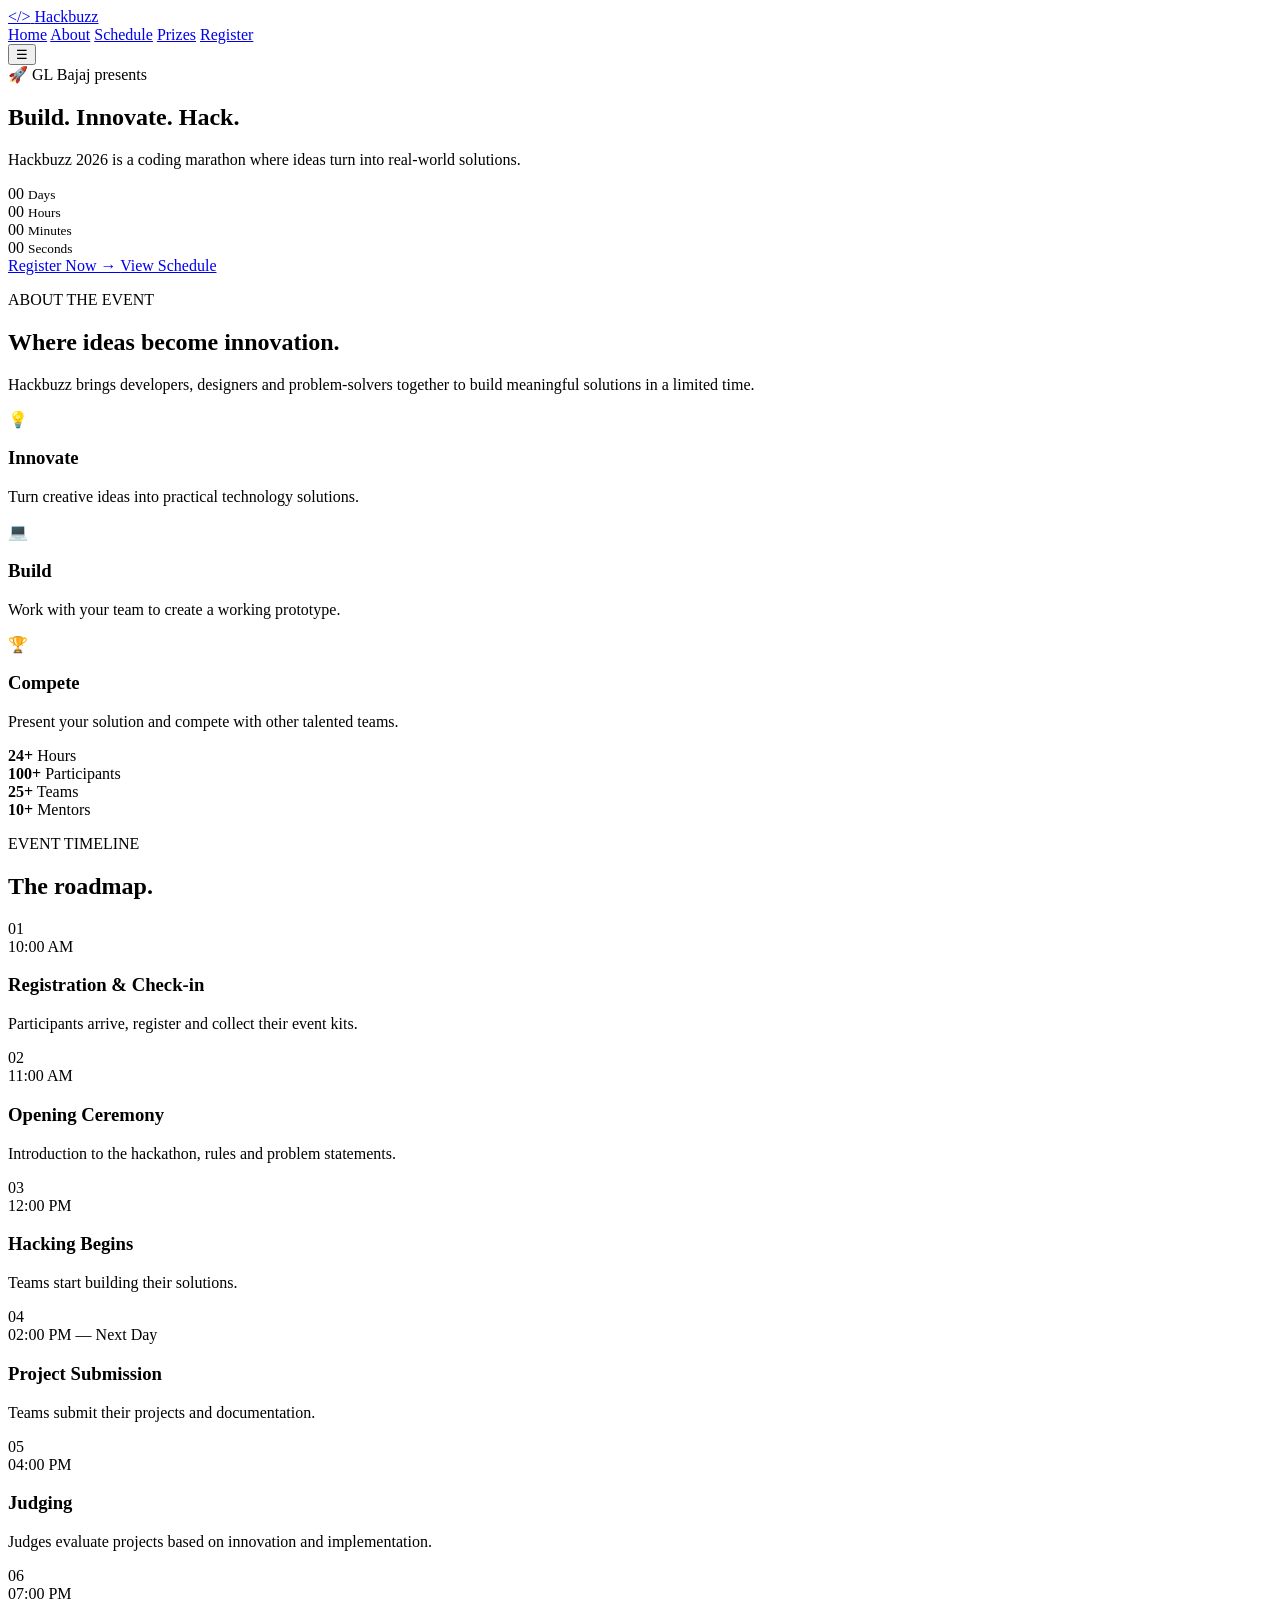
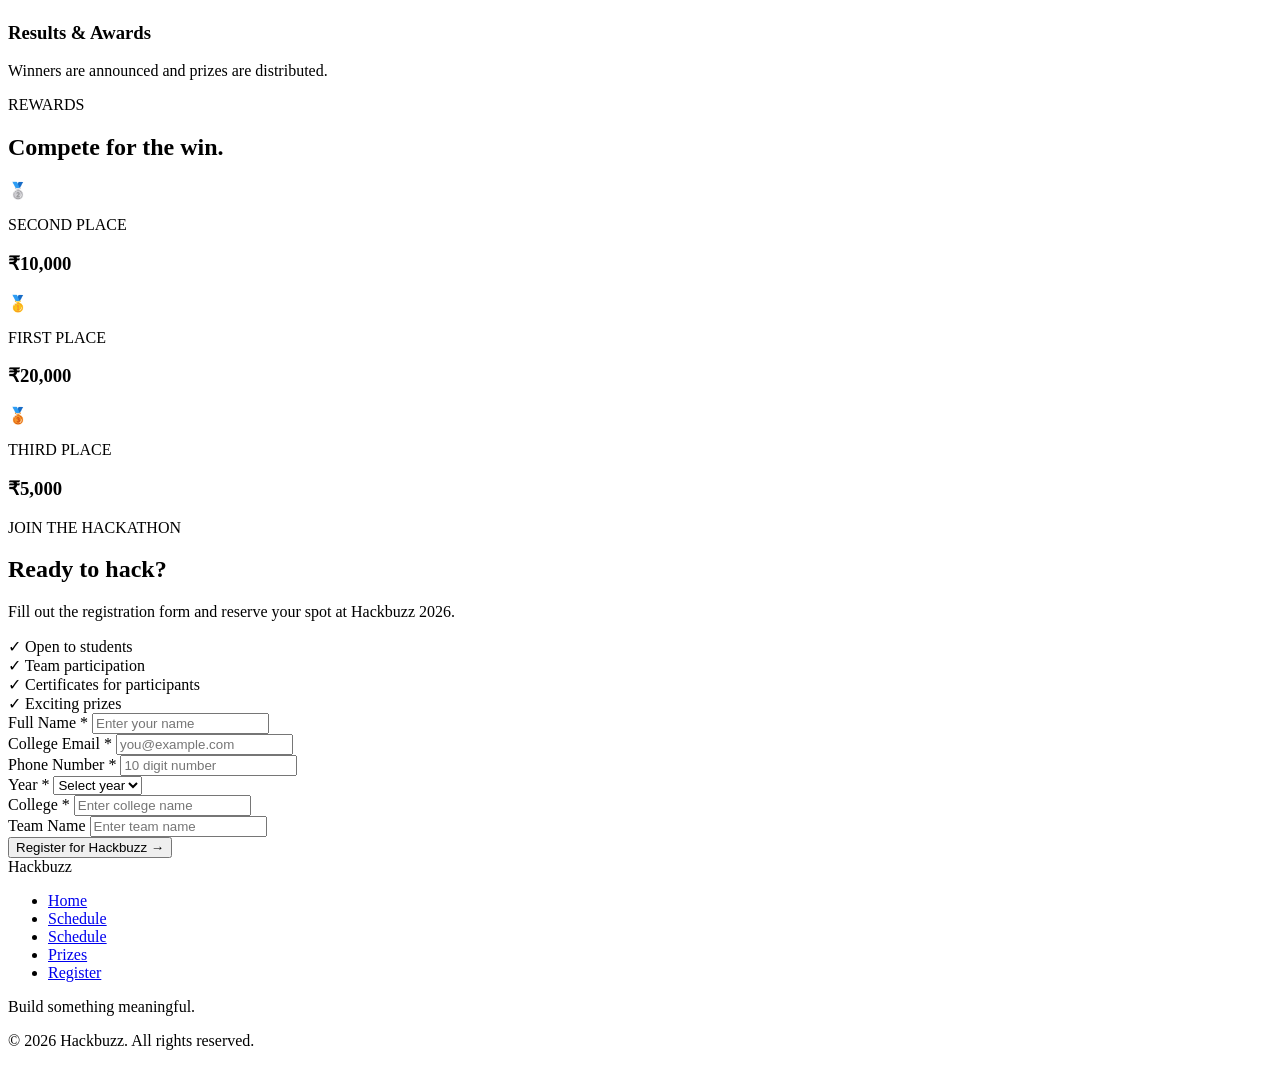
==== ixdex.html @ c19ebb19 "add initial HTML structure for Hackbuzz 2026 landing page" ====
<!DOCTYPE html>
<!DOCTYPE html>
<html lang="en">

<head>
    <meta charset="UTF-8">
    <meta name="viewport" content="width=device-width, initial-scale=1.0">

    <title>Hackbuzz 2026 | Hackathon</title>

    <link rel="stylesheet" href="style.css">

    <link
        href="https://fonts.googleapis.com/css2?family=Inter:wght@400;500;600;700;800&family=Space+Grotesk:wght@500;600;700&display=swap"
        rel="stylesheet">
</head>

<body>

    <!-- ================= NAVBAR ================= -->

    <header class="navbar">

        <div class="container nav-container">

            <a href="#home" class="logo">
                <span class="logo-icon">&lt;/&gt;</span>
                <span>Hack<span>buzz</span></span>
            </a>

            <nav class="nav-menu" id="navMenu">

                <a href="#home">Home</a>
                <a href="#about">About</a>
                <a href="#schedule">Schedule</a>
                <a href="#prizes">Prizes</a>
                <a href="#register">Register</a>

            </nav>

            <button class="menu-button" id="menuButton">
                ☰
            </button>

        </div>

    </header>


    <!-- ================= HERO ================= -->

    <main>

        <section class="hero" id="home">

            <div class="hero-grid"></div>

            <div class="container hero-content">

                <div class="hero-badge">
                    🚀 GL Bajaj presents
                </div>

                <h1>
                    Build.
                    <span>Innovate.</span>
                    Hack.
                </h1>

                <p class="hero-description">
                    Hackbuzz 2026 is a coding marathon where ideas
                    turn into real-world solutions.
                </p>

                <div class="countdown">

                    <div class="time-box">
                        <span id="days">00</span>
                        <small>Days</small>
                    </div>

                    <div class="time-box">
                        <span id="hours">00</span>
                        <small>Hours</small>
                    </div>

                    <div class="time-box">
                        <span id="minutes">00</span>
                        <small>Minutes</small>
                    </div>

                    <div class="time-box">
                        <span id="seconds">00</span>
                        <small>Seconds</small>
                    </div>

                </div>

                <div class="hero-buttons">

                    <a href="#register" class="btn primary-btn">
                        Register Now →
                    </a>

                    <a href="#schedule" class="btn secondary-btn">
                        View Schedule
                    </a>

                </div>

            </div>

        </section>


        <!-- ================= ABOUT ================= -->

        <section class="section about" id="about">

            <div class="container">

                <div class="section-heading">

                    <p class="section-tag">ABOUT THE EVENT</p>

                    <h2>
                        Where ideas become
                        <span>innovation.</span>
                    </h2>

                    <p>
                        Hackbuzz brings developers, designers and
                        problem-solvers together to build meaningful
                        solutions in a limited time.
                    </p>

                </div>


                <div class="feature-grid">

                    <div class="feature-card">

                        <div class="feature-icon">💡</div>

                        <h3>Innovate</h3>

                        <p>
                            Turn creative ideas into practical
                            technology solutions.
                        </p>

                    </div>


                    <div class="feature-card">

                        <div class="feature-icon">💻</div>

                        <h3>Build</h3>

                        <p>
                            Work with your team to create a working
                            prototype.
                        </p>

                    </div>


                    <div class="feature-card">

                        <div class="feature-icon">🏆</div>

                        <h3>Compete</h3>

                        <p>
                            Present your solution and compete
                            with other talented teams.
                        </p>

                    </div>

                </div>

            </div>

        </section>


        <!-- ================= STATS ================= -->

        <section class="stats-section">

            <div class="container stats-grid">

                <div class="stat">
                    <strong>24+</strong>
                    <span>Hours</span>
                </div>

                <div class="stat">
                    <strong>100+</strong>
                    <span>Participants</span>
                </div>

                <div class="stat">
                    <strong>25+</strong>
                    <span>Teams</span>
                </div>

                <div class="stat">
                    <strong>10+</strong>
                    <span>Mentors</span>
                </div>

            </div>

        </section>


        <!-- ================= SCHEDULE ================= -->

        <section class="section schedule" id="schedule">

            <div class="container">

                <div class="section-heading">

                    <p class="section-tag">EVENT TIMELINE</p>

                    <h2>
                        The <span>roadmap.</span>
                    </h2>

                </div>


                <div class="timeline">

                    <div class="timeline-item">

                        <div class="timeline-number">
                            01
                        </div>

                        <div class="timeline-content">

                            <span>10:00 AM</span>

                            <h3>Registration & Check-in</h3>

                            <p>
                                Participants arrive, register and
                                collect their event kits.
                            </p>

                        </div>

                    </div>


                    <div class="timeline-item">

                        <div class="timeline-number">
                            02
                        </div>

                        <div class="timeline-content">

                            <span>11:00 AM</span>

                            <h3>Opening Ceremony</h3>

                            <p>
                                Introduction to the hackathon,
                                rules and problem statements.
                            </p>

                        </div>

                    </div>


                    <div class="timeline-item">

                        <div class="timeline-number">
                            03
                        </div>

                        <div class="timeline-content">

                            <span>12:00 PM</span>

                            <h3>Hacking Begins</h3>

                            <p>
                                Teams start building their solutions.
                            </p>

                        </div>

                    </div>


                    <div class="timeline-item">

                        <div class="timeline-number">
                            04
                        </div>

                        <div class="timeline-content">

                            <span>02:00 PM — Next Day</span>

                            <h3>Project Submission</h3>

                            <p>
                                Teams submit their projects and
                                documentation.
                            </p>

                        </div>

                    </div>


                    <div class="timeline-item">

                        <div class="timeline-number">
                            05
                        </div>

                        <div class="timeline-content">

                            <span>04:00 PM</span>

                            <h3>Judging</h3>

                            <p>
                                Judges evaluate projects based on
                                innovation and implementation.
                            </p>

                        </div>

                    </div>


                    <div class="timeline-item">

                        <div class="timeline-number">
                            06
                        </div>

                        <div class="timeline-content">

                            <span>07:00 PM</span>

                            <h3>Results & Awards</h3>

                            <p>
                                Winners are announced and prizes
                                are distributed.
                            </p>

                        </div>

                    </div>

                </div>

            </div>

        </section>


        <!-- ================= PRIZES ================= -->

        <section class="section prizes" id="prizes">

            <div class="container">

                <div class="section-heading">

                    <p class="section-tag">REWARDS</p>

                    <h2>
                        Compete for the
                        <span>win.</span>
                    </h2>

                </div>


                <div class="prize-grid">

                    <div class="prize-card second">

                        <div class="trophy">
                            🥈
                        </div>

                        <p>SECOND PLACE</p>

                        <h3>₹10,000</h3>

                    </div>


                    <div class="prize-card first">

                        <div class="trophy">
                            🥇
                        </div>

                        <p>FIRST PLACE</p>

                        <h3>₹20,000</h3>

                    </div>


                    <div class="prize-card third">

                        <div class="trophy">
                            🥉
                        </div>

                        <p>THIRD PLACE</p>

                        <h3>₹5,000</h3>

                    </div>

                </div>

            </div>

        </section>


        <!-- ================= REGISTRATION ================= -->

        <section class="section register-section" id="register">

            <div class="container register-container">

                <div class="register-info">

                    <p class="section-tag">JOIN THE HACKATHON</p>

                    <h2>
                        Ready to
                        <span>hack?</span>
                    </h2>

                    <p>
                        Fill out the registration form and reserve
                        your spot at Hackbuzz 2026.
                    </p>

                    <div class="register-points">

                        <div>
                            ✓ Open to students
                        </div>

                        <div>
                            ✓ Team participation
                        </div>

                        <div>
                            ✓ Certificates for participants
                        </div>

                        <div>
                            ✓ Exciting prizes
                        </div>

                    </div>

                </div>


                <div class="form-card">
                    <form id="registrationForm">
                        <div class="form-row">
                            <div class="form-group">
                                <label for="name"> Full Name * </label>
                                <input type="text" id="name" name="name" placeholder="Enter your name" required >
                            </div>
                            <div class="form-group">
                                <label for="email"> College Email * </label>
                                <input type="email" id="email" name="email" placeholder="you@example.com" required >
                            </div>
                        </div>
                        <div class="form-row">
                            <div class="form-group">
                                <label for="phone"> Phone Number * </label>
                                <input type="tel" id="phone" name="phone" placeholder="10 digit number" maxlength="10" required >
                            </div>
                            <div class="form-group">
                                <label for="year"> Year * </label>
                                <select id="year" name="year" required>
                                    <option value=""> Select year </option>
                                    <option value="1st Year"> 1st Year </option>
                                    <option value="2nd Year"> 2nd Year </option>
                                    <option value="3rd Year"> 3rd Year </option>
                                    <option value="4th Year"> 4th Year </option>
                                </select>
                            </div>
                        </div>
                        <div class="form-group">
                            <label for="college"> College * </label>
                            <input type="text" id="college" name="college" placeholder="Enter college name" required>
                        </div>
                        <div class="form-group">
                            <label for="team"> Team Name </label>
                            <input type="text" id="team" name="team" placeholder="Enter team name" required>
                        </div>
                        <div id="formMessage" class="form-message"></div>
                        <button
                            type="submit"class="btn primary-btn submit-btn" id="submitButton"> 
                            Register for Hackbuzz → 
                        </button>
                    </form>
                </div>
            </div>
        </section>
    </main>
    <!-- ================= FOOTER ================= -->
    <footer>

        <div class="container footer-container">

            <div class="footer-logo">
                Hack<span>buzz</span>
            </div>
            <ul class="footer-links">
                <li><a href="#home">Home</a></li>
                <li><a href="#about">Schedule</a></li>
                <li><a href="#schedule">Schedule</a></li>
                <li><a href="#prizes">Prizes</a></li>
                <li><a href="#register">Register</a></li>
            </ul>
            <p> Build something meaningful. </p>
            <p class="copyright"> © 2026 Hackbuzz. All rights reserved.</p>
        </div>
    </footer>
    <script src="script.js"></script>

</body>

</html>
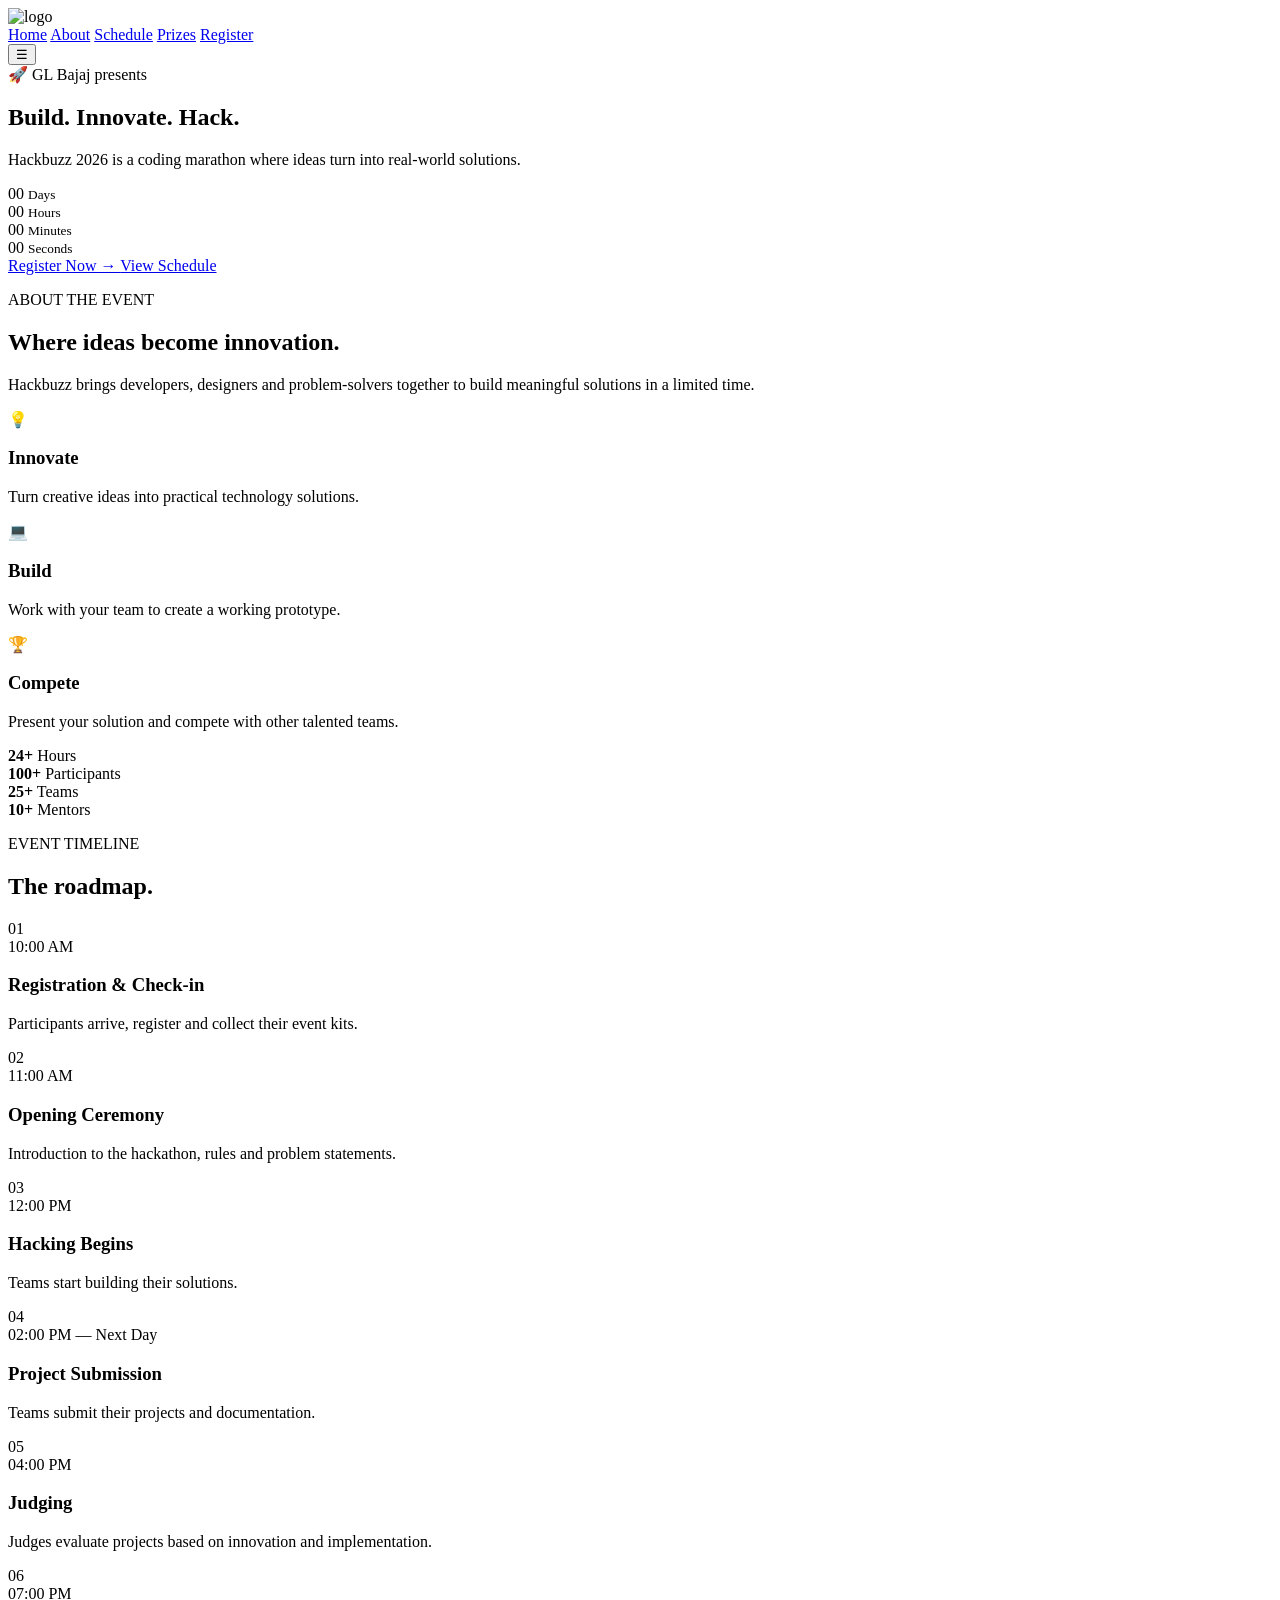
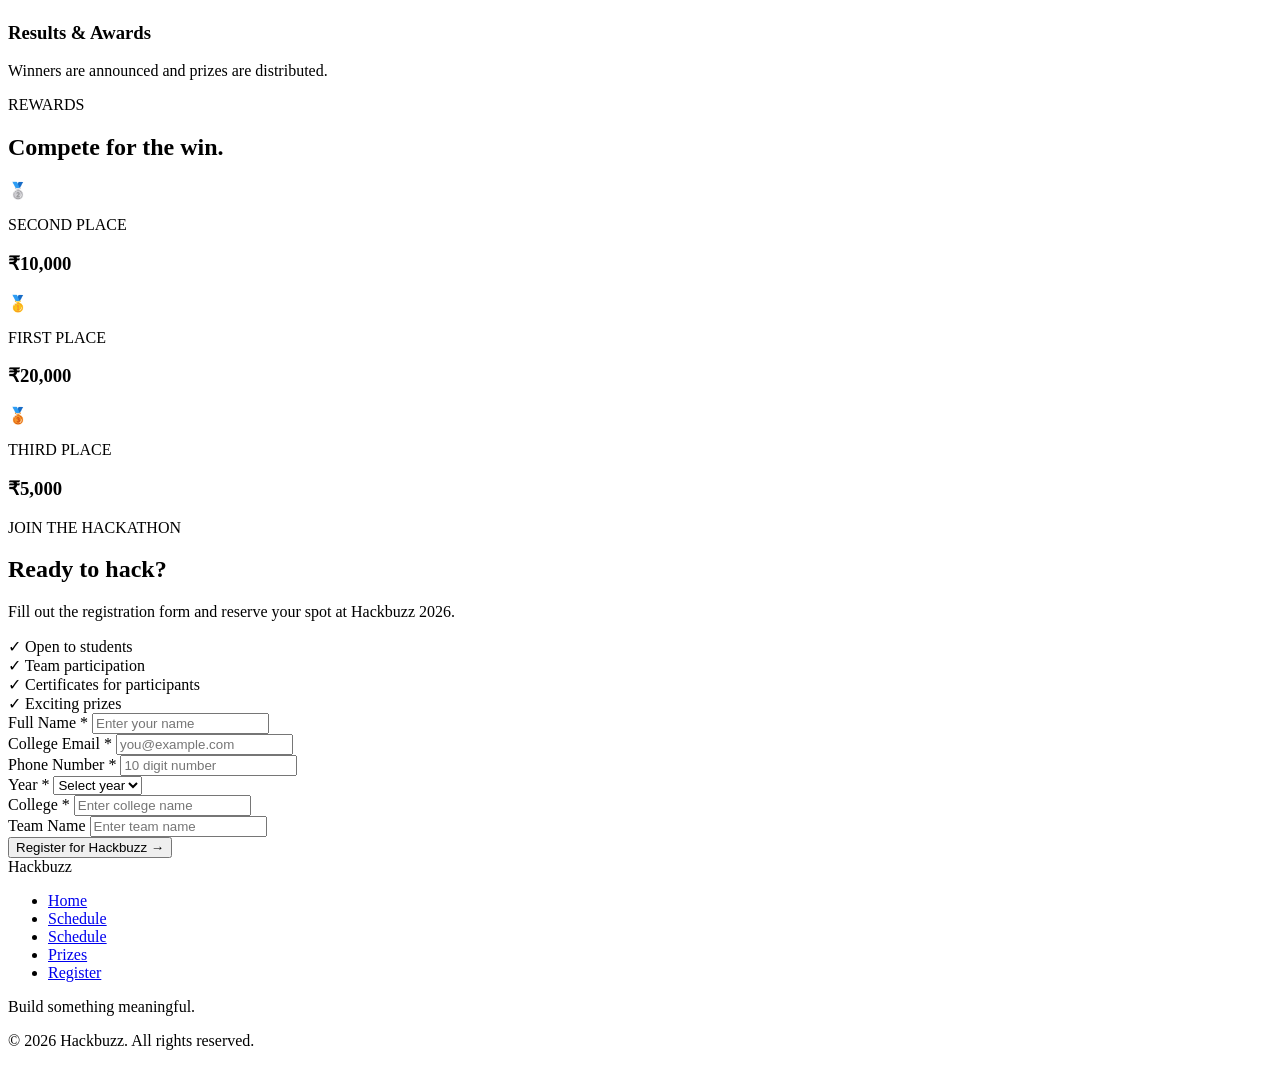
==== commit 2493fef2: "add HTML structure, CSS styles, and JavaScript functionality for Hackbuzz 2026 landing page" ====
--- a/ixdex.html
+++ b/ixdex.html
@@ -1,4 +1,3 @@
-<!DOCTYPE html>
 <!DOCTYPE html>
 <html lang="en">
 
@@ -22,14 +21,12 @@
     <header class="navbar">
 
         <div class="container nav-container">
-
-            <a href="#home" class="logo">
-                <span class="logo-icon">&lt;/&gt;</span>
-                <span>Hack<span>buzz</span></span>
-            </a>
+            <div class="logo-png">
+                    <img class="img" src="IMAGE\logo.png"alt="logo">
+                </div>
+            
 
             <nav class="nav-menu" id="navMenu">
-
                 <a href="#home">Home</a>
                 <a href="#about">About</a>
                 <a href="#schedule">Schedule</a>
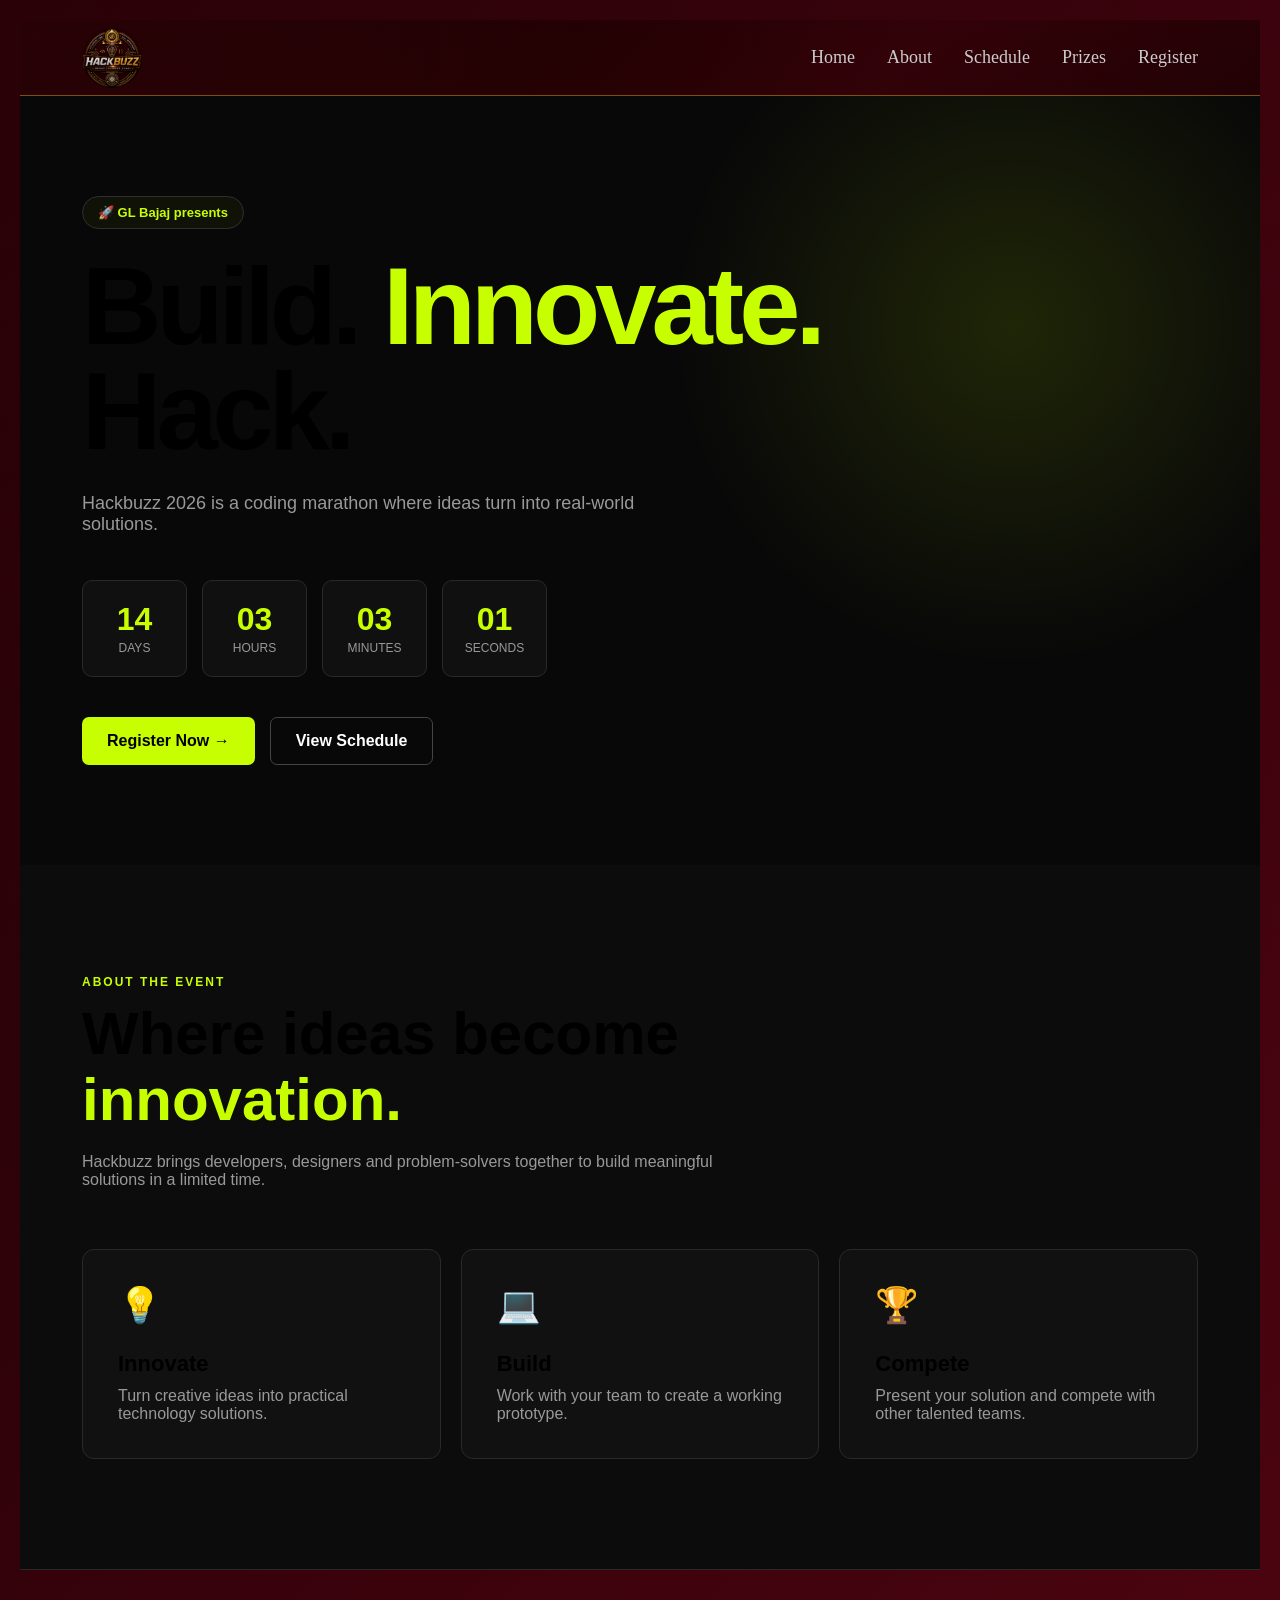
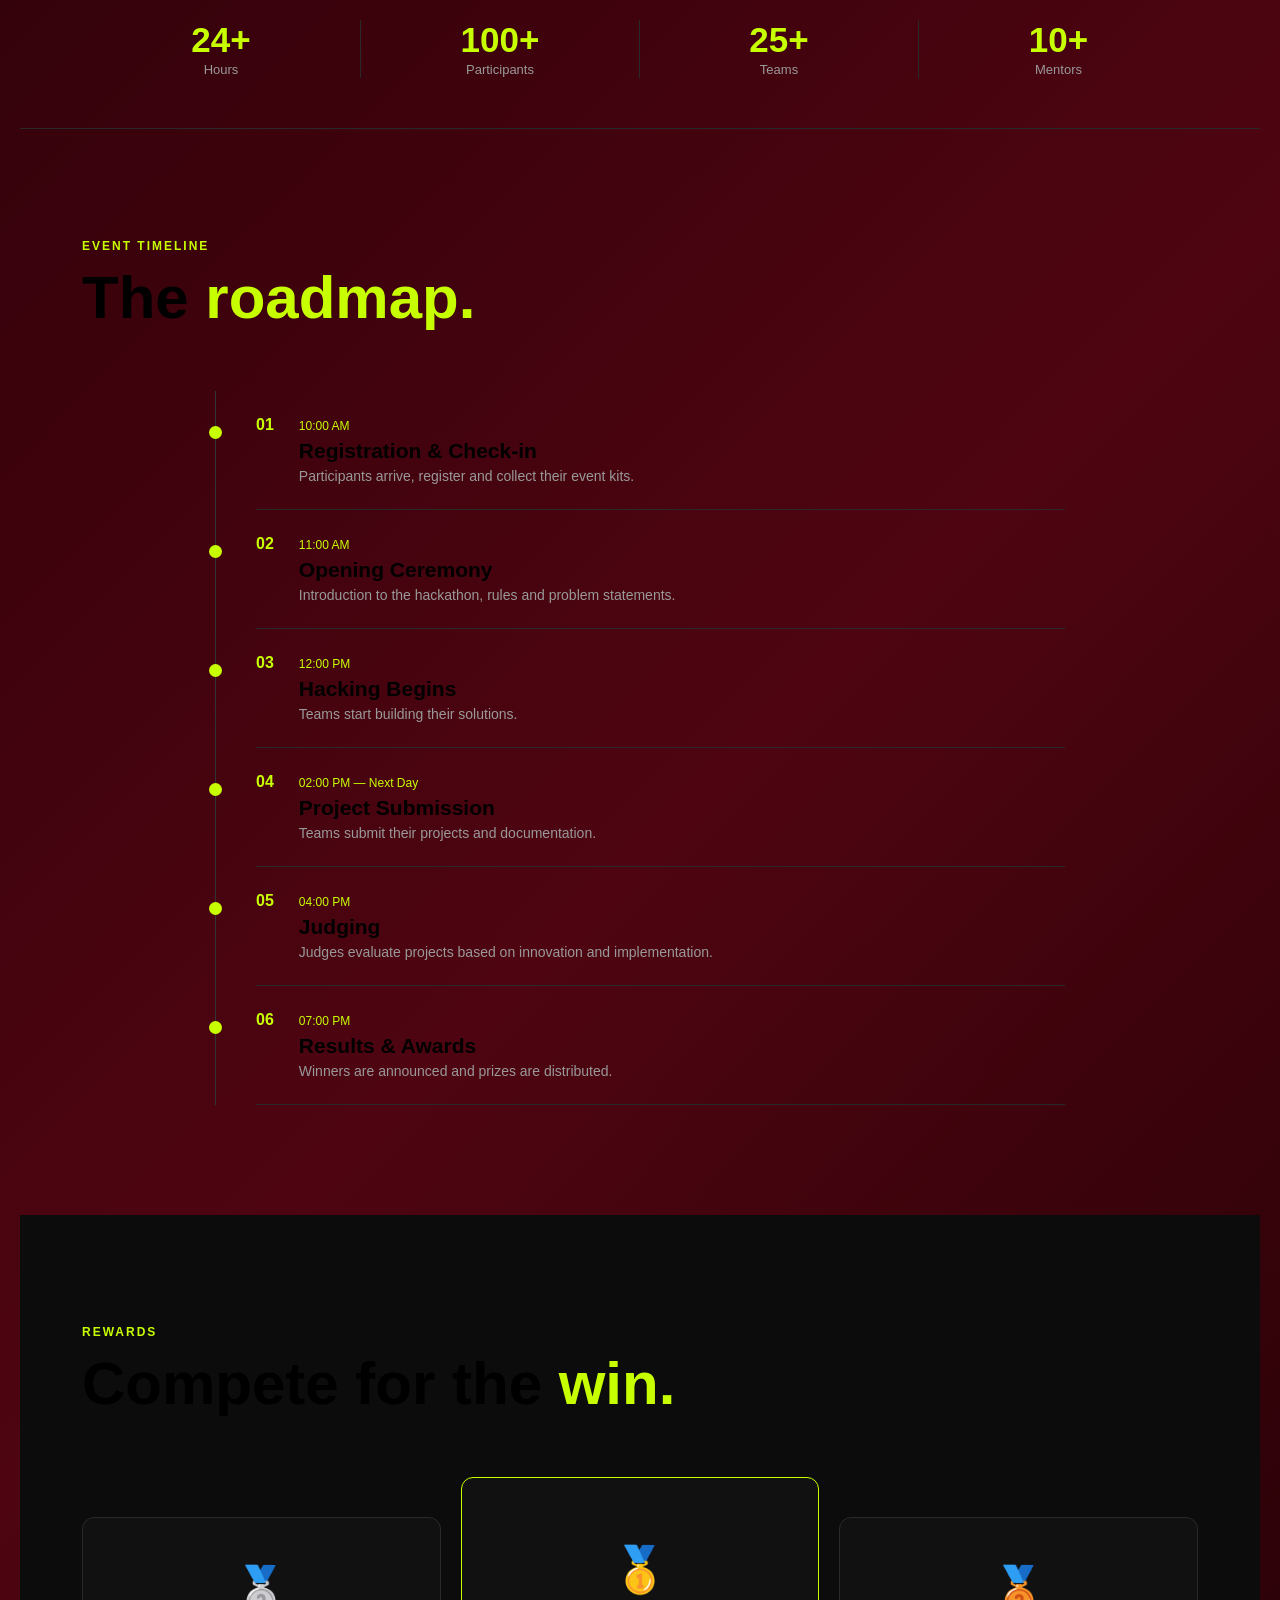
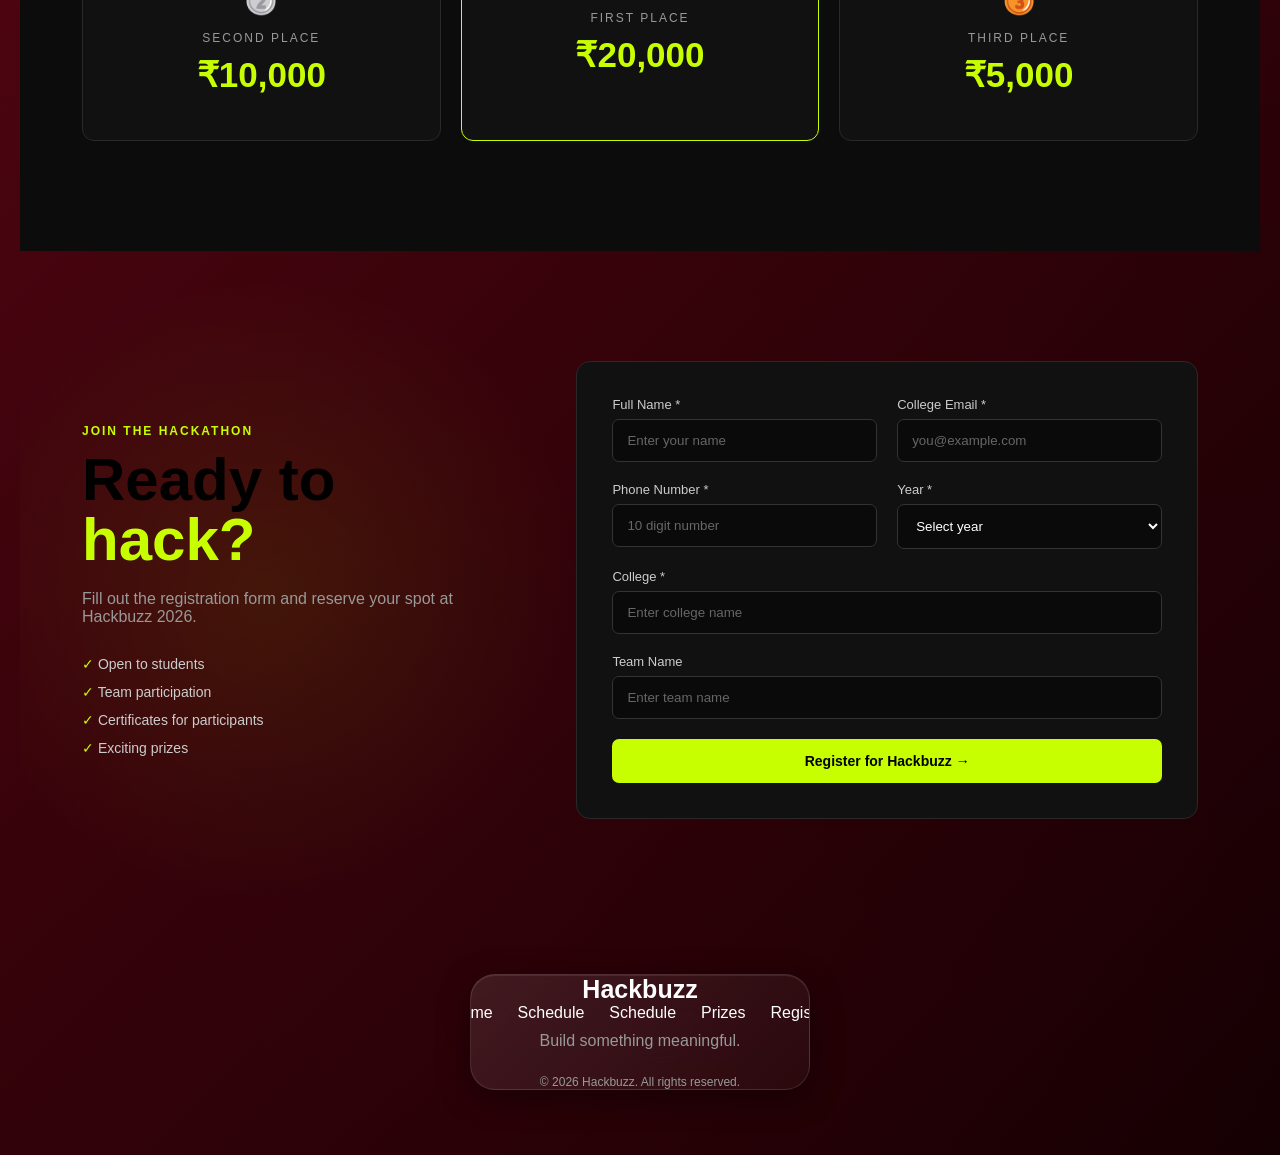
==== commit ecc8f608: "fix: correct body and footer structure in HTML for proper rendering" ====
--- a/ixdex.html
+++ b/ixdex.html
@@ -13,10 +13,7 @@
         href="https://fonts.googleapis.com/css2?family=Inter:wght@400;500;600;700;800&family=Space+Grotesk:wght@500;600;700&display=swap"
         rel="stylesheet">
 </head>
-
-<body>
-
-    <!-- ================= NAVBAR ================= -->
+<!-- ================= NAVBAR ================= -->
 
     <header class="navbar">
 
@@ -42,7 +39,7 @@
         </div>
 
     </header>
-
+<body>
 
     <!-- ================= HERO ================= -->
 
@@ -526,7 +523,11 @@
         </section>
     </main>
     <!-- ================= FOOTER ================= -->
-    <footer>
+    
+    <script src="script.js"></script>
+
+</body>
+<footer>
 
         <div class="container footer-container">
 
@@ -544,8 +545,4 @@
             <p class="copyright"> © 2026 Hackbuzz. All rights reserved.</p>
         </div>
     </footer>
-    <script src="script.js"></script>
-
-</body>
-
 </html>
--- a/style.css
+++ b/style.css
@@ -0,0 +1,992 @@
+
+* 
+{
+    margin: 0;
+    padding: 0;
+    box-sizing: border-box;
+}
+html 
+{
+    scroll-behavior: smooth;
+}
+body 
+{
+    font-family: "Inter", sans-serif;
+    margin:20px;
+    min-height:auto;
+    
+    background:
+    radial-gradient(
+        circle at top left,
+        rgba(120, 0, 20, 0.18),
+        transparent 30%
+    ),
+
+    radial-gradient(
+        circle at top right,
+        rgba(150, 10, 35, 0.12),
+        transparent 35%
+    ),
+
+    radial-gradient(
+        circle at bottom center,
+        rgba(90, 0, 20, 0.12),
+        transparent 40%
+    ),
+
+    linear-gradient(
+        135deg,
+        #160104 0%,
+        #3b020c 35%,
+        #4e0511 55%,
+        #320209 75%,
+        #100002 100%
+    );
+
+}
+
+a {
+    text-decoration: none;
+    color: inherit;
+}
+
+button,
+input,
+select {
+    font-family: inherit;
+}
+
+.container {
+    width: min(1120px, 90%);
+    margin: auto;
+}
+
+
+/* =========================
+   COLORS
+========================= */
+
+:root {
+    --bg: #080808;
+    --card: #111111;
+    --card-light: #181818;
+    --text: #ffffff;
+    --muted: #999999;
+    --accent: #c8ff00;
+    --border: #292929;
+}
+
+
+/* =========================
+   NAVBAR
+========================= */
+
+.navbar
+{
+    position: sticky;
+    top: 0;
+    z-index: 1000;
+    backdrop-filter: blur(15px);
+    background:
+        radial-gradient(
+            circle at top left,
+            rgba(120, 5, 20, 0.18),
+            transparent 45%
+        ),
+
+        radial-gradient(
+            circle at top right,
+            rgba(90, 2, 15, 0.15),
+            transparent 45%
+        ),
+
+        linear-gradient(
+            135deg,
+            #160102 0%,
+            #240103 45%,
+            #300208 70%,
+            #180102 100%
+        );
+
+    border-bottom: 1px solid rgba(212, 160, 23, 0.5);
+}
+
+.nav-container {
+    height: 75px;
+
+    display: flex;
+    align-items: center;
+    justify-content: space-between;
+}
+
+
+.logo-png
+{
+    object-fit: cover;
+    font-size:20px;
+    font-weight:bold;
+    width:60px;
+    height:60px;
+    align-items:left;
+    border-radius: 30px;
+    
+}
+.img
+{
+    width:100%;
+    height:auto;
+    border-radius: 30px;
+    align-items: left;
+}
+
+
+.nav-menu {
+    display: flex;
+    align-items: center;
+    gap: 32px;
+}
+
+.nav-menu a {
+    color: #cccccc;
+    font-family:'Times New Roman', Times, serif;
+    font-size: 18px;
+    transition: 0.3s;
+}
+
+.nav-menu a:hover {
+    color:rgb(211, 155, 0)
+}
+
+.menu-button {
+    display: none;
+
+    background: none;
+    border: none;
+
+    color: white;
+    font-size: 28px;
+
+    cursor: pointer;
+}
+
+
+/* =========================
+   HERO
+========================= */
+
+.hero {
+    min-height: 720px;
+
+    position: relative;
+    overflow: hidden;
+
+    display: flex;
+    align-items: center;
+
+    background:
+        radial-gradient(
+            circle at 80% 30%,
+            rgba(200, 255, 0, 0.12),
+            transparent 30%
+        ),
+        #080808;
+}
+
+.hero-grid {
+    position: absolute;
+    inset: 0;
+
+    
+}
+
+.hero-content {
+    position: relative;
+    z-index: 2;
+
+    padding: 100px 0;
+}
+
+.hero-badge {
+    display: inline-block;
+
+    padding: 8px 15px;
+
+    border: 1px solid #303030;
+    border-radius: 30px;
+
+    color: var(--accent);
+    background: rgba(200,255,0,0.04);
+
+    font-size: 13px;
+    font-weight: 600;
+
+    margin-bottom: 25px;
+}
+
+.hero h1 {
+    max-width: 800px;
+
+    font-family: "Space Grotesk", sans-serif;
+
+    font-size: clamp(55px, 9vw, 110px);
+
+    line-height: 0.95;
+
+    letter-spacing: -5px;
+
+    margin-bottom: 30px;
+}
+
+.hero h1 span {
+    color: var(--accent);
+}
+
+.hero-description {
+    max-width: 600px;
+
+    color: var(--muted);
+
+    font-size: 18px;
+
+    margin-bottom: 45px;
+}
+
+
+/* =========================
+   COUNTDOWN
+========================= */
+
+.countdown {
+    display: flex;
+    gap: 15px;
+
+    margin-bottom: 40px;
+}
+
+.time-box {
+    min-width: 105px;
+
+    padding: 20px 15px;
+
+    text-align: center;
+
+    background: rgba(255,255,255,0.03);
+
+    border: 1px solid var(--border);
+
+    border-radius: 10px;
+}
+
+.time-box span {
+    display: block;
+
+    font-family: "Space Grotesk", sans-serif;
+
+    font-size: 32px;
+    font-weight: 700;
+
+    color: var(--accent);
+}
+
+.time-box small {
+    color: var(--muted);
+
+    font-size: 12px;
+    text-transform: uppercase;
+}
+
+
+/* =========================
+   BUTTONS
+========================= */
+
+.hero-buttons {
+    display: flex;
+    gap: 15px;
+}
+
+.btn {
+    display: inline-flex;
+
+    align-items: center;
+    justify-content: center;
+
+    padding: 14px 25px;
+
+    border-radius: 7px;
+
+    font-weight: 600;
+
+    cursor: pointer;
+
+    transition: 0.3s;
+}
+
+.primary-btn {
+    background: var(--accent);
+    color: #000000;
+}
+
+.primary-btn:hover {
+    transform: translateY(-3px);
+
+    box-shadow:
+        0 10px 30px
+        rgba(200,255,0,0.2);
+}
+
+.secondary-btn {
+    border: 1px solid #444;
+    color: white;
+}
+
+.secondary-btn:hover {
+    border-color: var(--accent);
+    color: var(--accent);
+}
+
+
+/* =========================
+   SECTIONS
+========================= */
+
+.section {
+    padding: 110px 0;
+}
+
+.section-heading {
+    max-width: 650px;
+    margin-bottom: 60px;
+}
+
+.section-tag {
+    color: var(--accent);
+
+    font-size: 12px;
+    font-weight: 700;
+
+    letter-spacing: 2px;
+
+    margin-bottom: 12px;
+}
+
+.section-heading h2 {
+    font-family: "Space Grotesk", sans-serif;
+
+    font-size: clamp(35px, 5vw, 60px);
+
+    line-height: 1.1;
+
+    margin-bottom: 20px;
+}
+
+.section-heading h2 span {
+    color: var(--accent);
+}
+
+.section-heading > p:last-child {
+    color: var(--muted);
+}
+
+
+/* =========================
+   ABOUT
+========================= */
+
+.about {
+    background: #0c0c0c;
+}
+
+.feature-grid {
+    display: grid;
+
+    grid-template-columns:
+        repeat(3, 1fr);
+
+    gap: 20px;
+}
+
+.feature-card {
+    padding: 35px;
+
+    background: var(--card);
+
+    border: 1px solid var(--border);
+
+    border-radius: 12px;
+
+    transition: 0.3s;
+}
+
+.feature-card:hover {
+    transform: translateY(-7px);
+
+    border-color: var(--accent);
+}
+
+.feature-icon {
+    font-size: 35px;
+
+    margin-bottom: 25px;
+}
+
+.feature-card h3 {
+    font-family: "Space Grotesk", sans-serif;
+
+    font-size: 22px;
+
+    margin-bottom: 10px;
+}
+
+.feature-card p {
+    color: var(--muted);
+}
+
+
+/* =========================
+   STATS
+========================= */
+
+.stats-section {
+    border-top: 1px solid var(--border);
+    border-bottom: 1px solid var(--border);
+
+    padding: 50px 0;
+}
+
+.stats-grid {
+    display: grid;
+
+    grid-template-columns:
+        repeat(4, 1fr);
+
+    text-align: center;
+}
+
+.stat {
+    border-right: 1px solid var(--border);
+}
+
+.stat:last-child {
+    border-right: none;
+}
+
+.stat strong {
+    display: block;
+
+    font-family: "Space Grotesk", sans-serif;
+
+    color: var(--accent);
+
+    font-size: 35px;
+}
+
+.stat span {
+    color: var(--muted);
+
+    font-size: 13px;
+}
+
+
+/* =========================
+   TIMELINE
+========================= */
+
+.timeline {
+    max-width: 850px;
+
+    margin: auto;
+
+    border-left: 1px solid #333;
+
+    padding-left: 40px;
+}
+
+.timeline-item {
+    position: relative;
+
+    display: flex;
+    gap: 25px;
+
+    padding: 25px 0;
+
+    border-bottom: 1px solid var(--border);
+}
+
+.timeline-item::before {
+    content: "";
+
+    position: absolute;
+
+    left: -47px;
+    top: 35px;
+
+    width: 13px;
+    height: 13px;
+
+    background: var(--accent);
+
+    border-radius: 50%;
+}
+
+.timeline-number {
+    color: var(--accent);
+
+    font-family: "Space Grotesk", sans-serif;
+
+    font-weight: 700;
+}
+
+.timeline-content span {
+    color: var(--accent);
+
+    font-size: 12px;
+}
+
+.timeline-content h3 {
+    margin: 5px 0;
+
+    font-family: "Space Grotesk", sans-serif;
+
+    font-size: 21px;
+}
+
+.timeline-content p {
+    color: var(--muted);
+
+    font-size: 14px;
+}
+
+
+/* =========================
+   PRIZES
+========================= */
+
+.prizes {
+    background: #0c0c0c;
+}
+
+.prize-grid {
+    display: grid;
+
+    grid-template-columns:
+        repeat(3, 1fr);
+
+    gap: 20px;
+
+    align-items: end;
+}
+
+.prize-card {
+    text-align: center;
+
+    padding: 45px 25px;
+
+    background: var(--card);
+
+    border: 1px solid var(--border);
+
+    border-radius: 12px;
+}
+
+.prize-card.first {
+    padding-top: 65px;
+    padding-bottom: 65px;
+
+    border-color: var(--accent);
+}
+
+.trophy {
+    font-size: 45px;
+
+    margin-bottom: 15px;
+}
+
+.prize-card p {
+    color: var(--muted);
+
+    font-size: 12px;
+    letter-spacing: 2px;
+}
+
+.prize-card h3 {
+    color: var(--accent);
+
+    font-family: "Space Grotesk", sans-serif;
+
+    font-size: 35px;
+
+    margin-top: 10px;
+}
+
+
+/* =========================
+   REGISTRATION
+========================= */
+
+.register-section {
+    background:
+        radial-gradient(
+            circle at 20% 50%,
+            rgba(200,255,0,0.08),
+            transparent 30%
+        );
+}
+
+.register-container {
+    display: grid;
+
+    grid-template-columns:
+        0.8fr 1.2fr;
+
+    gap: 80px;
+
+    align-items: center;
+}
+
+.register-info h2 {
+    font-family: "Space Grotesk", sans-serif;
+
+    font-size: 60px;
+
+    line-height: 1;
+
+    margin-bottom: 20px;
+}
+
+.register-info h2 span {
+    color: var(--accent);
+}
+
+.register-info > p:not(.section-tag) {
+    color: var(--muted);
+
+    margin-bottom: 30px;
+}
+
+.register-points {
+    display: flex;
+
+    flex-direction: column;
+
+    gap: 12px;
+
+    color: #cccccc;
+
+    font-size: 14px;
+}
+
+.register-points div::first-letter {
+    color: var(--accent);
+}
+
+.form-card {
+    padding: 35px;
+
+    background: var(--card);
+
+    border: 1px solid var(--border);
+
+    border-radius: 14px;
+}
+
+.form-row {
+    display: grid;
+
+    grid-template-columns:
+        repeat(2, 1fr);
+
+    gap: 20px;
+}
+
+.form-group {
+    display: flex;
+
+    flex-direction: column;
+
+    gap: 7px;
+
+    margin-bottom: 20px;
+}
+
+.form-group label {
+    font-size: 13px;
+
+    color: #cccccc;
+}
+
+.form-group input,
+.form-group select {
+    width: 100%;
+
+    padding: 13px 14px;
+
+    background: #0a0a0a;
+
+    border: 1px solid #333;
+
+    border-radius: 7px;
+
+    color: white;
+
+    outline: none;
+
+    transition: 0.3s;
+}
+
+.form-group input:focus,
+.form-group select:focus {
+    border-color: var(--accent);
+}
+
+.form-group input::placeholder {
+    color: #666;
+}
+
+.form-group select option {
+    background: #111;
+}
+
+.submit-btn {
+    width: 100%;
+
+    border: none;
+
+    font-size: 14px;
+}
+
+.form-message {
+    display: none;
+
+    padding: 12px;
+
+    margin-bottom: 15px;
+
+    border-radius: 6px;
+
+    font-size: 13px;
+}
+
+.form-message.success {
+    display: block;
+
+    color: var(--accent);
+
+    background: rgba(200,255,0,0.08);
+
+    border: 1px solid rgba(200,255,0,0.2);
+}
+
+.form-message.error {
+    display: block;
+
+    color: #ff6b6b;
+
+    background: rgba(255,0,0,0.08);
+
+    border: 1px solid rgba(255,0,0,0.2);
+}
+
+
+/* =========================
+   FOOTER
+========================= */
+
+footer 
+{
+    background: var(--brown-dark);
+    border-top: 2px solid var(--gold);
+    padding: 45px 0;
+}
+
+.footer-container {
+    text-align: center; flex: 1;
+    min-width: 340px;
+    max-width: 25%;
+    color: white;
+    border-radius: 12px;
+    border: 1px solid #e6e4de;
+    display: flex;
+    flex-direction: column;
+    justify-content: space-between;
+    overflow: hidden;
+    transition: transform 0.25s ease, box-shadow 0.25s ease, border-color 0.25s ease;
+    background:linear-gradient(
+        135deg,
+        rgba(255,255,255,.10),
+        rgba(255,255,255,.03)
+    );
+
+    backdrop-filter:blur(18px);
+    -webkit-backdrop-filter:blur(18px);
+
+    border:1px solid rgba(255,255,255,.12);
+
+    border-radius:25px;
+
+    box-shadow:
+        0 8px 32px rgba(0,0,0,.4),
+        inset 0 1px 1px rgba(255,255,255,.1);
+}
+
+.footer-logo {
+    font-family: "Space Grotesk", sans-serif;
+
+    font-size: 25px;
+
+    font-weight: 700;
+}
+
+.footer-logo span {
+    color: var(--gold)
+}
+
+.footer-container p {
+    color: var(--muted);
+
+    margin-top: 10px;
+}
+
+.copyright {
+    font-size: 12px;
+
+    margin-top: 25px !important;
+}
+.footer-links
+{
+     display:flex;
+    justify-content:center;
+    gap:25px;
+    list-style:none;
+    padding:0;
+    margin:0;
+}
+
+
+/* =========================
+   RESPONSIVE
+========================= */
+
+@media (max-width: 850px) {
+
+    .nav-menu {
+        display: none;
+
+        position: absolute;
+
+        top: 75px;
+        left: 0;
+
+        width: 100%;
+
+        padding: 25px;
+
+        flex-direction: column;
+
+        background: #0b0b0b;
+
+        border-bottom: 1px solid var(--border);
+    }
+
+    .nav-menu.active {
+        display: flex;
+    }
+
+    .menu-button {
+        display: block;
+    }
+
+    .feature-grid {
+        grid-template-columns: 1fr;
+    }
+
+    .register-container {
+        grid-template-columns: 1fr;
+
+        gap: 50px;
+    }
+
+    .prize-grid {
+        grid-template-columns: 1fr;
+    }
+
+    .prize-card.first {
+        order: -1;
+    }
+
+    .stats-grid {
+        grid-template-columns:
+            repeat(2, 1fr);
+
+        gap: 30px;
+    }
+
+    .stat {
+        border-right: none;
+    }
+}
+
+
+@media (max-width: 600px) {
+
+    .hero {
+        min-height: 650px;
+    }
+
+    .hero h1 {
+        font-size: 58px;
+
+        letter-spacing: -3px;
+    }
+
+    .hero-description {
+        font-size: 15px;
+    }
+
+    .countdown {
+        gap: 7px;
+    }
+
+    .time-box {
+        min-width: 70px;
+
+        padding: 13px 5px;
+    }
+
+    .time-box span {
+        font-size: 23px;
+    }
+
+    .hero-buttons {
+        flex-direction: column;
+    }
+
+    .section {
+        padding: 80px 0;
+    }
+
+    .form-row {
+        grid-template-columns: 1fr;
+        gap: 0;
+    }
+
+    .form-card {
+        padding: 22px;
+    }
+
+    .register-info h2 {
+        font-size: 45px;
+    }
+
+    .timeline {
+        padding-left: 25px;
+    }
+
+    .timeline-item::before {
+        left: -32px;
+    }
+
+    .stats-grid {
+        gap: 25px;
+    }
+}
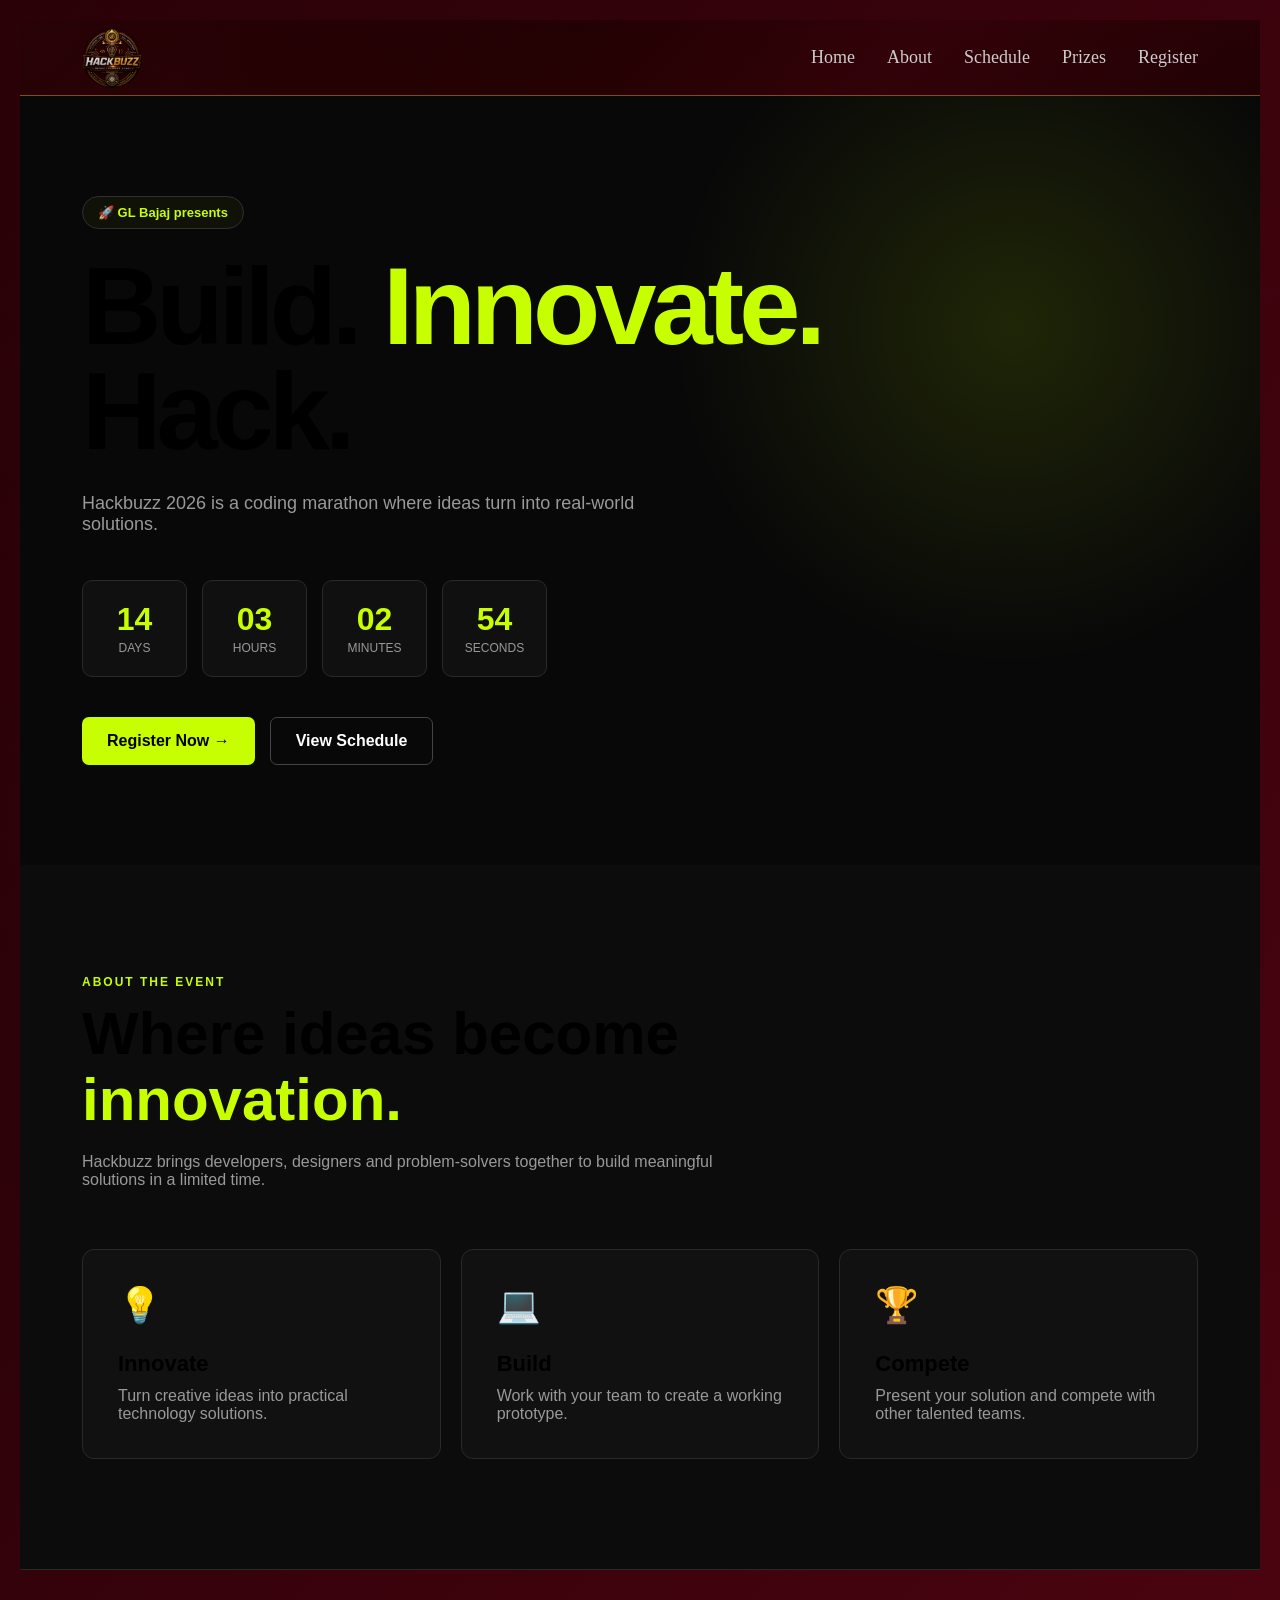
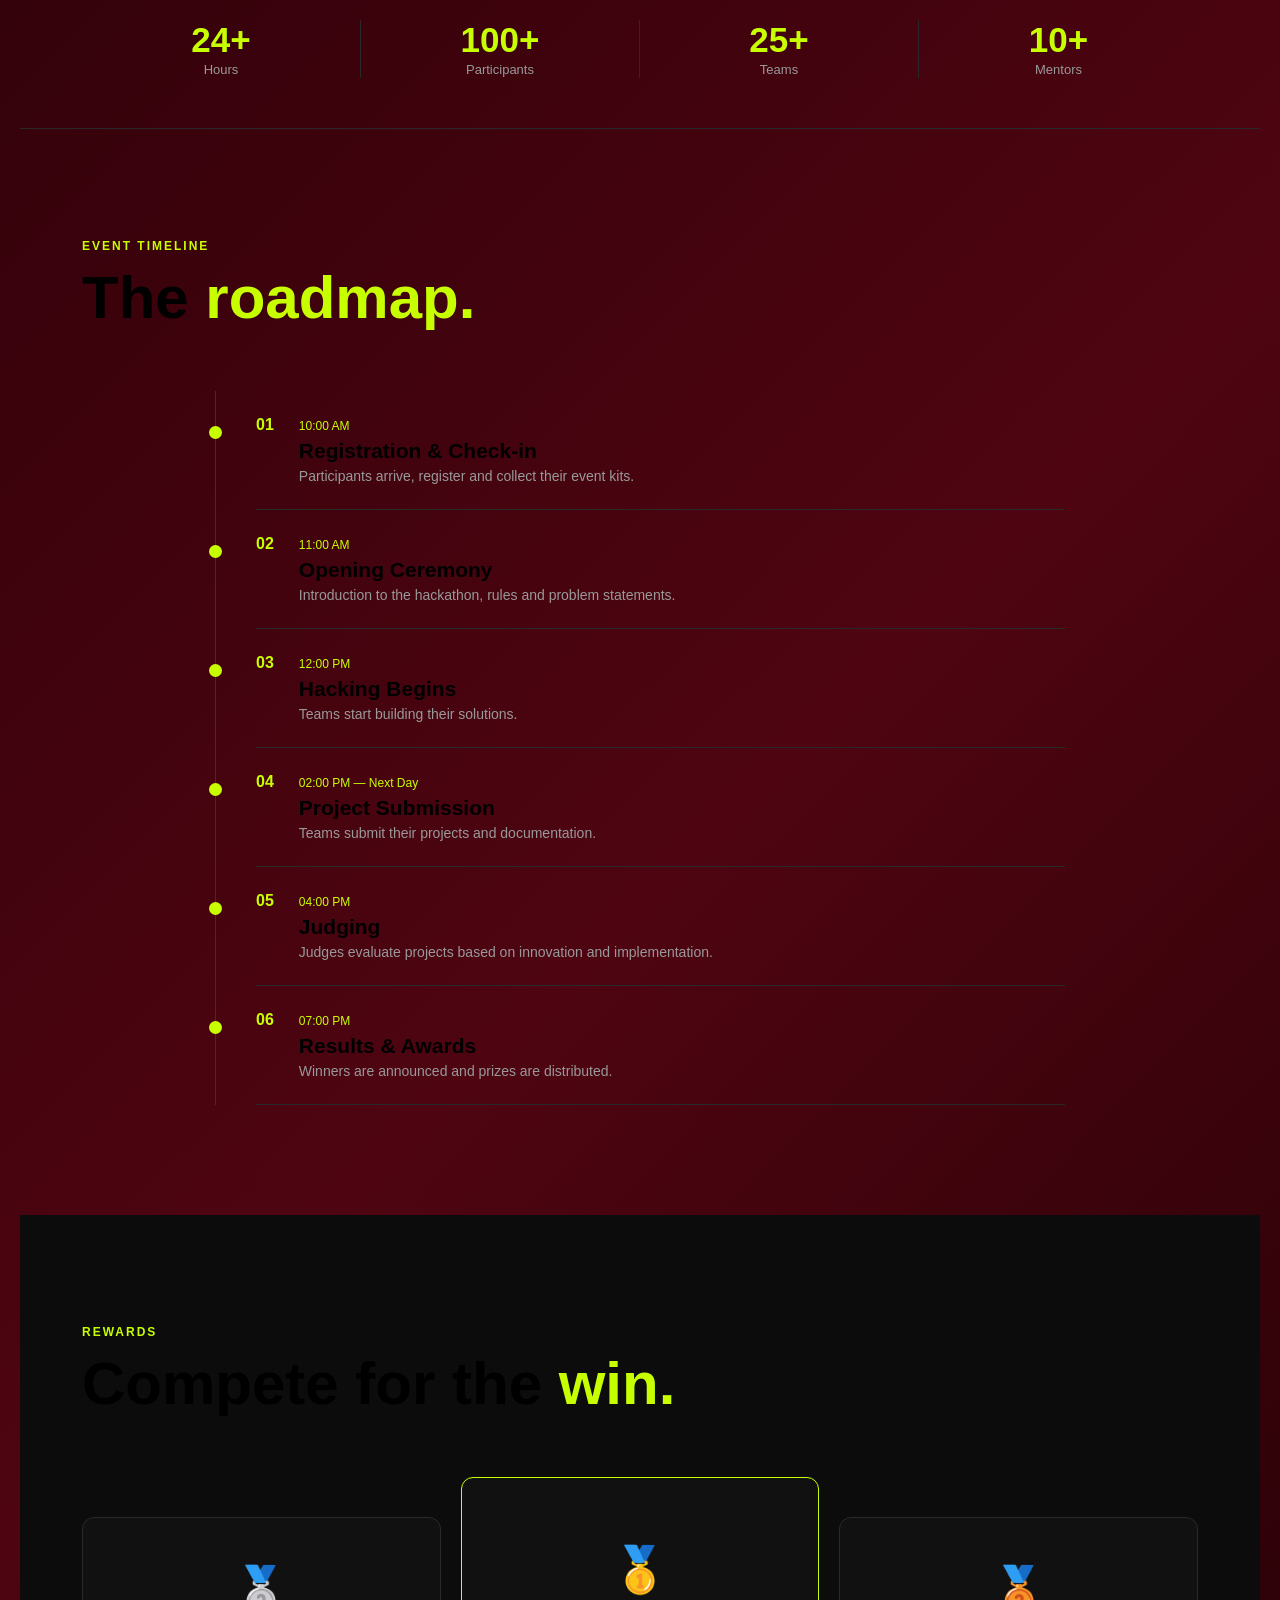
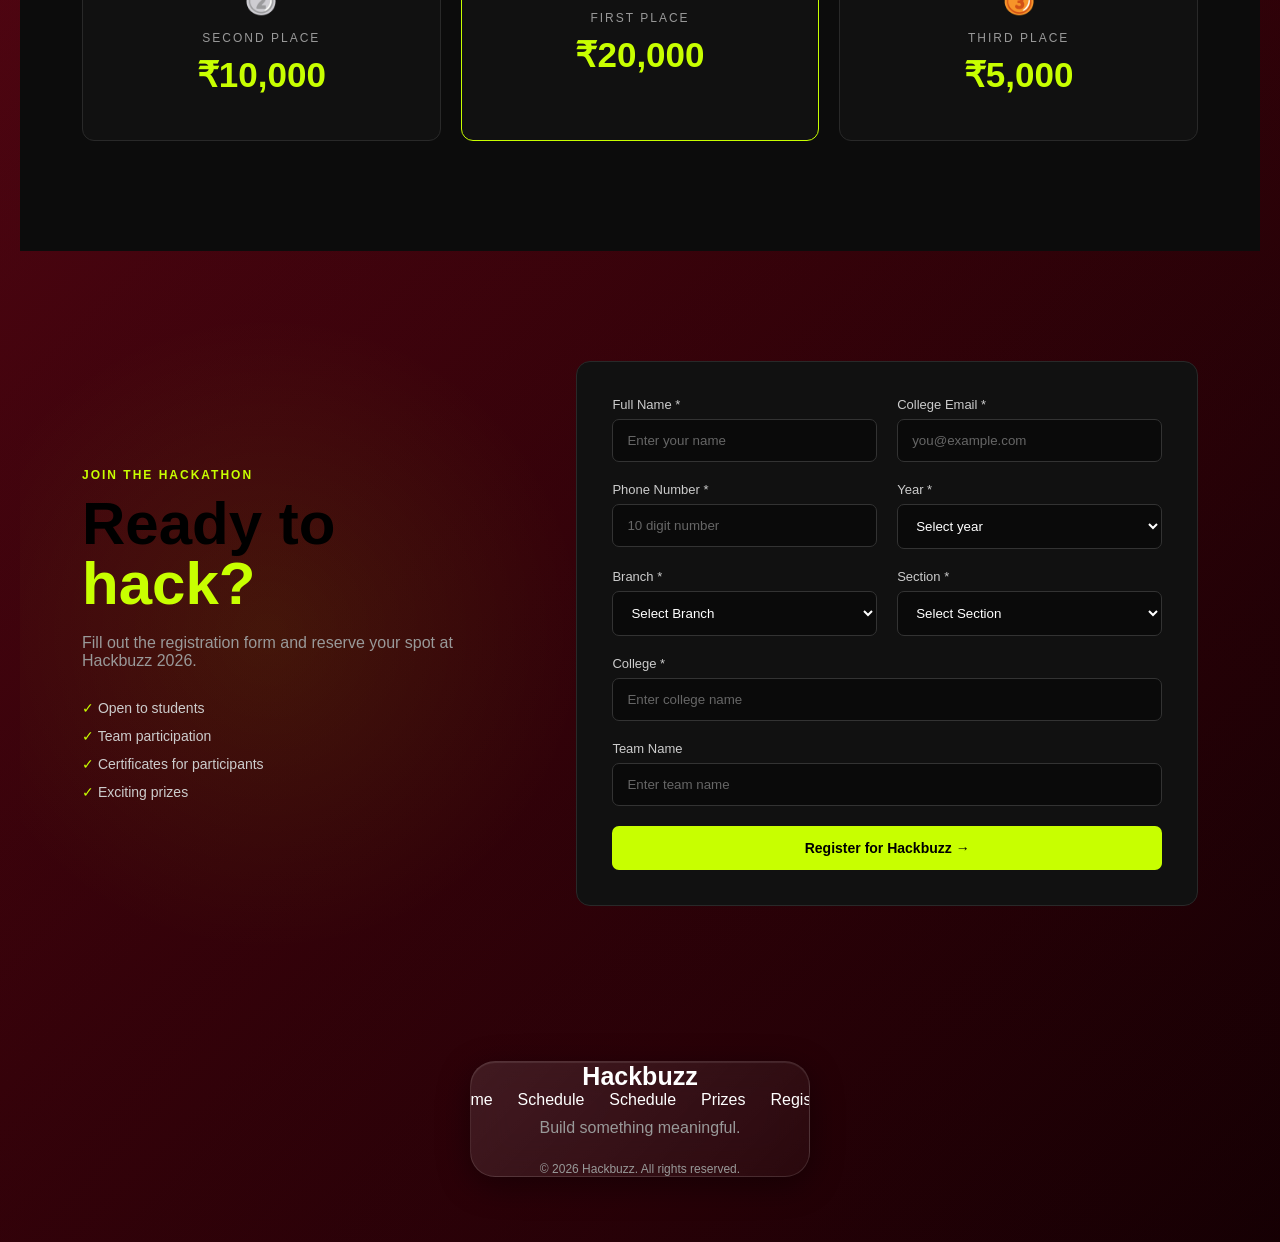
==== commit a52b87c7: "add form fields for Branch and Section selection in registration" ====
--- a/ixdex.html
+++ b/ixdex.html
@@ -504,6 +504,41 @@
                                 </select>
                             </div>
                         </div>
+                        <div class="form-row">
+                            <div class="form-group">
+                                <label for="Branch"> Branch * </label>
+                                <select id="Branch" name="Branch" required>
+                                    <option value=""> Select Branch </option>
+                                    <option value="CSE"> CSE </option>
+                                    <option value="CSE-AI"> CSE-AI </option>
+                                    <option value="CSE-AIML"> CSE-AIML </option>
+                                    <option value="CSE-DS"> CSE-DS </option>
+                                    <option value="CSE-IT"> CSE-IT </option>
+                                    <option value="CSE-H"> CSE-H </option>
+                                    <option value="ECE"> ECE </option>
+                                    <option value="EEE"> EEE </option>
+                                    <option value="ME"> ME </option>
+                                </select>
+                            </div>
+                            <div class="form-group">
+                                <label for="Section"> Section * </label>
+                                <select id="Section" name="Section" required>
+                                    <option value=""> Select Section </option>
+                                    <option value="Section A"> Section A </option>
+                                    <option value="Section B"> Section B </option>
+                                    <option value="Section C"> Section C </option>
+                                    <option value="Section D"> Section D </option>
+                                    <option value="Section E"> Section E </option>
+                                    <option value="Section F"> Section F </option>
+                                    <option value="Section G"> Section G </option>
+                                    <option value="Section H"> Section H </option>
+                                    <option value="Section I"> Section I </option>
+                                    <option value="Section J"> Section J </option>
+                                    <option value="Section K"> Section K </option>
+                                    <option value="Section L"> Section L </option>
+                                </select>
+                            </div>
+                        </div>
                         <div class="form-group">
                             <label for="college"> College * </label>
                             <input type="text" id="college" name="college" placeholder="Enter college name" required>
@@ -522,13 +557,10 @@
             </div>
         </section>
     </main>
-    <!-- ================= FOOTER ================= -->
-    
     <script src="script.js"></script>
-
 </body>
 <footer>
-
+    <!-- ================= FOOTER ================= -->
         <div class="container footer-container">
 
             <div class="footer-logo">
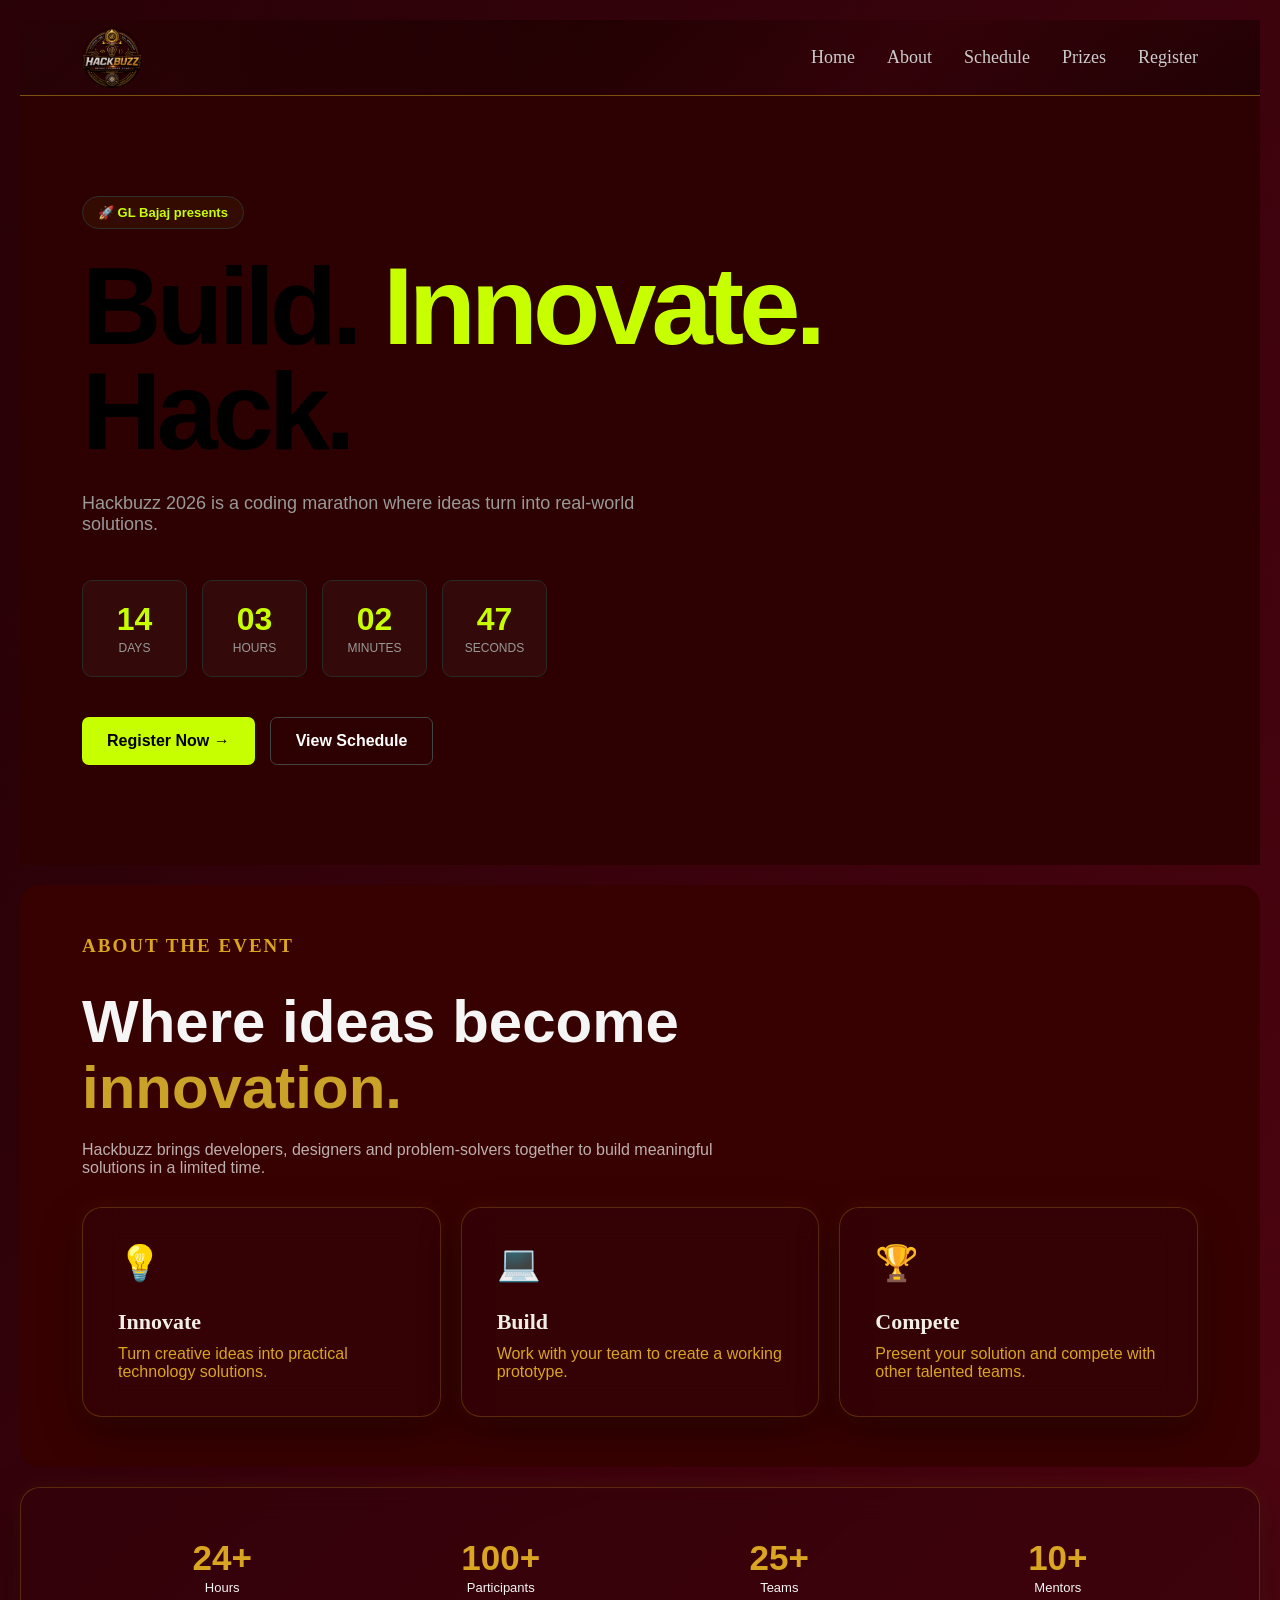
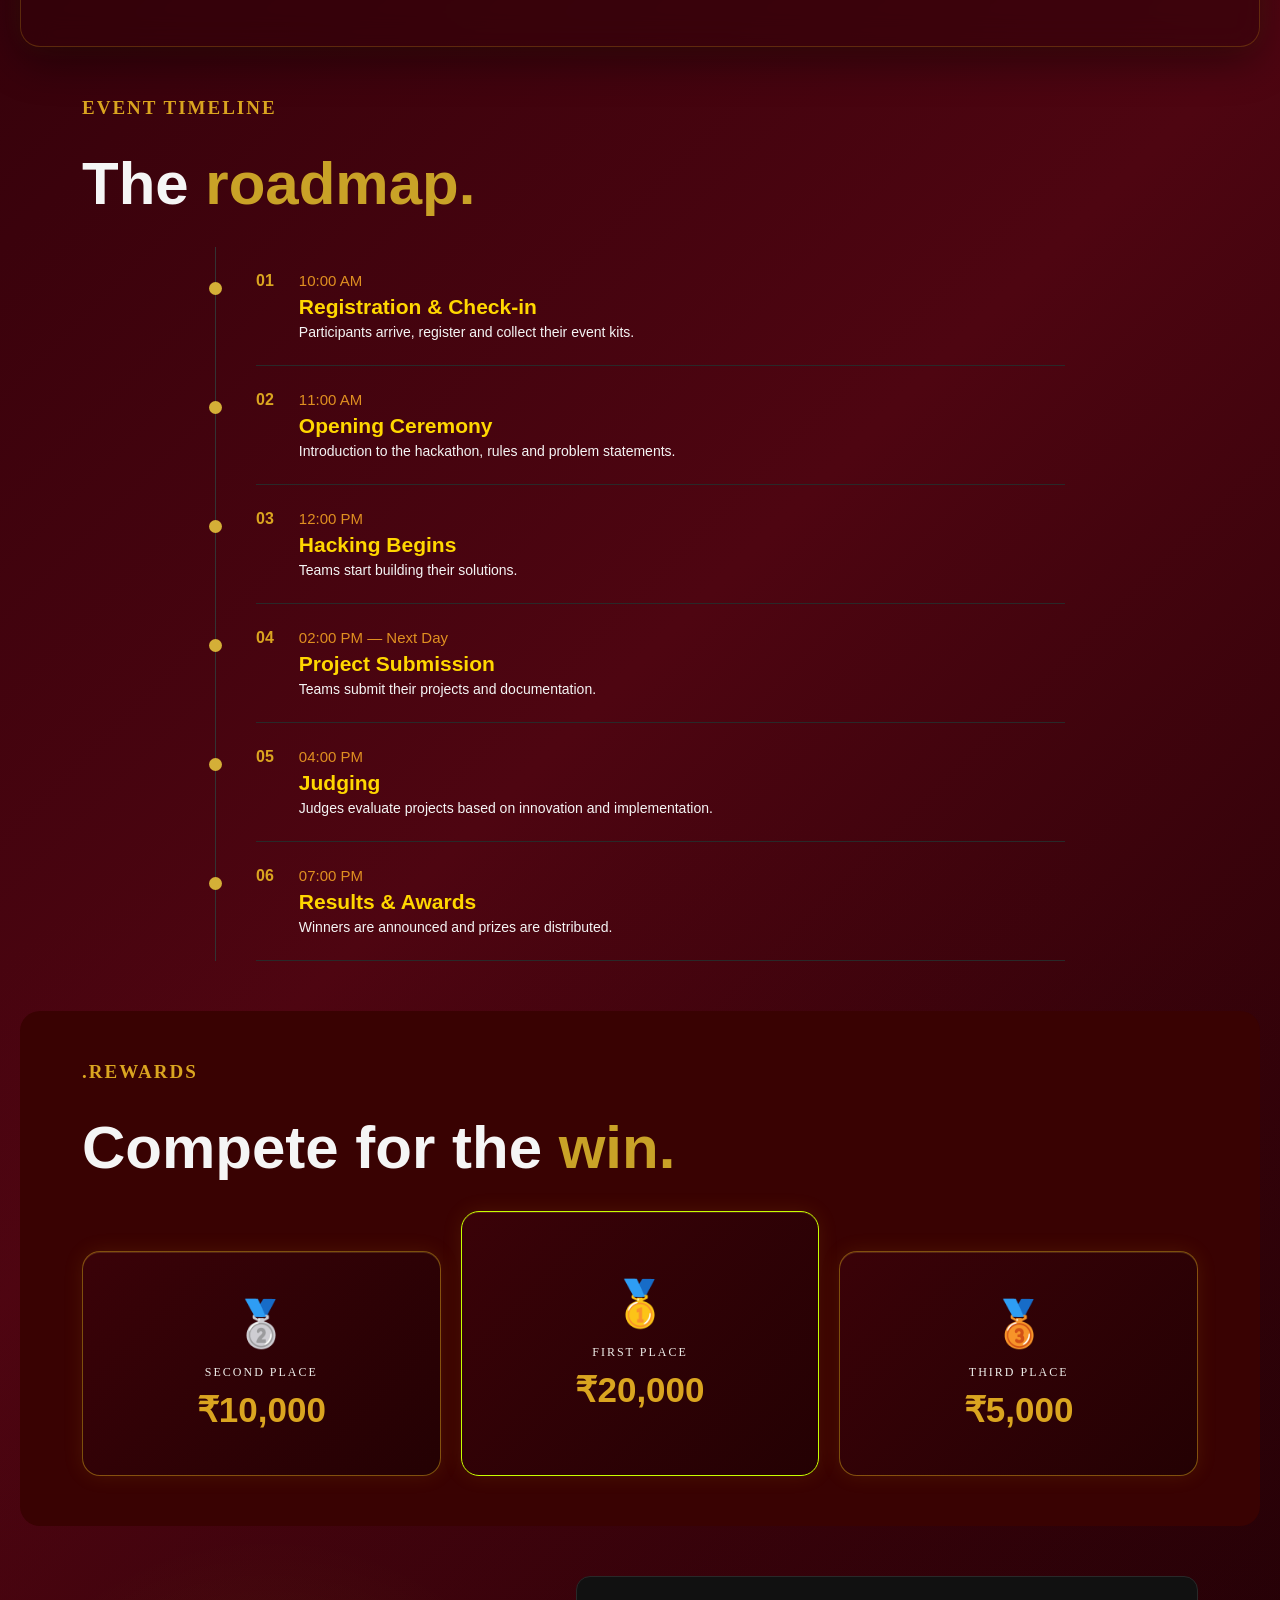
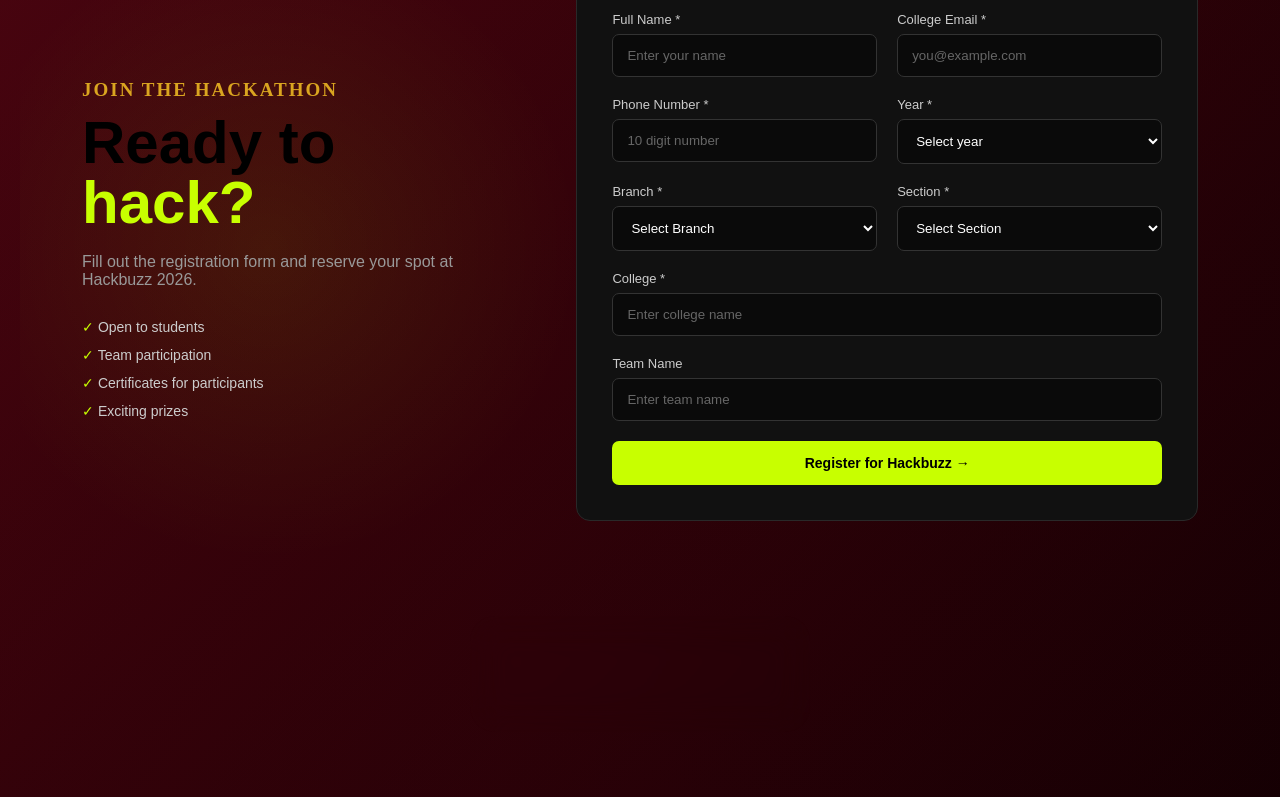
==== commit e9eea914: "style: update section tag for rewards to enhance visual distinction" ====
--- a/ixdex.html
+++ b/ixdex.html
@@ -376,7 +376,7 @@
 
                 <div class="section-heading">
 
-                    <p class="section-tag">REWARDS</p>
+                    <p class="section-tag">.REWARDS</p>
 
                     <h2>
                         Compete for the
--- a/style.css
+++ b/style.css
@@ -176,20 +176,12 @@
 
 .hero {
     min-height: 720px;
-
     position: relative;
     overflow: hidden;
-
     display: flex;
     align-items: center;
-
     background:
-        radial-gradient(
-            circle at 80% 30%,
-            rgba(200, 255, 0, 0.12),
-            transparent 30%
-        ),
-        #080808;
+       rgb(45, 1, 1)
 }
 
 .hero-grid {
@@ -351,41 +343,44 @@
 ========================= */
 
 .section {
-    padding: 110px 0;
+    padding: 50px 0;
+    border-radius: 20px;
 }
 
 .section-heading {
     max-width: 650px;
-    margin-bottom: 60px;
+    margin-bottom: 30px;
 }
 
 .section-tag {
-    color: var(--accent);
-
-    font-size: 12px;
+    color:goldenrod;
+    font-size: 19px;
+    font-family:'Times New Roman', Times, serif;
     font-weight: 700;
-
     letter-spacing: 2px;
-
     margin-bottom: 12px;
-}
-
-.section-heading h2 {
-    font-family: "Space Grotesk", sans-serif;
-
+    
+}
+
+.section-heading h2 
+{
+    padding-top: 20px;
+    color:whitesmoke;
+    font-family:'Segoe UI', Tahoma, Geneva, Verdana, sans-serif;
     font-size: clamp(35px, 5vw, 60px);
-
     line-height: 1.1;
-
     margin-bottom: 20px;
 }
 
-.section-heading h2 span {
-    color: var(--accent);
-}
-
-.section-heading > p:last-child {
-    color: var(--muted);
+.section-heading h2 span 
+{
+    color:#C9A227;
+    text-decoration: wavy;
+    text-shadow: #8C6A16;
+}
+.section-heading > p:last-child
+{
+    color:rgba(231, 233, 230, 0.751);
 }
 
 
@@ -393,55 +388,58 @@
    ABOUT
 ========================= */
 
-.about {
-    background: #0c0c0c;
+.about 
+{
+    background: #380101;
+    margin-top: 20px;
 }
 
 .feature-grid {
     display: grid;
-
     grid-template-columns:
         repeat(3, 1fr);
-
     gap: 20px;
 }
 
 .feature-card {
     padding: 35px;
-
-    background: var(--card);
-
-    border: 1px solid var(--border);
-
-    border-radius: 12px;
-
+    background: rgba(50, 3, 10, 0.55);
+
+    backdrop-filter: blur(15px);
+    -webkit-backdrop-filter: blur(15px);
+
+    border: 1px solid rgba(212, 160, 23, 0.25);
+
+    box-shadow:
+        0 15px 40px rgba(0, 0, 0, 0.4),
+        0 0 25px rgba(212, 160, 23, 0.08);
+
+    border-radius: 20px;
     transition: 0.3s;
 }
 
 .feature-card:hover {
     transform: translateY(-7px);
 
-    border-color: var(--accent);
+    border-color:goldenrod;
 }
 
 .feature-icon {
     font-size: 35px;
-
     margin-bottom: 25px;
 }
 
 .feature-card h3 {
-    font-family: "Space Grotesk", sans-serif;
-
+    font-family:'Times New Roman', Times, serif;
     font-size: 22px;
-
+    color: rgb(240, 238, 231);
     margin-bottom: 10px;
 }
 
 .feature-card p {
-    color: var(--muted);
-}
-
+    color:goldenrod;
+    text-shadow: #8C6A16;
+}
 
 /* =========================
    STATS
@@ -450,10 +448,21 @@
 .stats-section {
     border-top: 1px solid var(--border);
     border-bottom: 1px solid var(--border);
-
+    background: rgba(50, 3, 10, 0.55);
+
+    backdrop-filter: blur(15px);
+    -webkit-backdrop-filter: blur(15px);
+
+    border: 1px solid rgba(212, 160, 23, 0.25);
+
+    box-shadow:
+        0 15px 40px rgba(0, 0, 0, 0.4),
+        0 0 25px rgba(212, 160, 23, 0.08);
+
+    border-radius: 20px;
     padding: 50px 0;
-}
-
+    margin-top: 20px;
+}
 .stats-grid {
     display: grid;
 
@@ -462,31 +471,27 @@
 
     text-align: center;
 }
-
-.stat {
-    border-right: 1px solid var(--border);
-}
-
-.stat:last-child {
+.stat 
+{
+    border-right: 1px ;
+    border-radius: 20px;
+}
+.stat:last-child 
+{
     border-right: none;
 }
-
-.stat strong {
+.stat strong 
+{
     display: block;
-
     font-family: "Space Grotesk", sans-serif;
-
-    color: var(--accent);
-
+    color:goldenrod;
     font-size: 35px;
 }
-
-.stat span {
-    color: var(--muted);
-
+.stat span 
+{
+    color:whitesmoke;
     font-size: 13px;
 }
-
 
 /* =========================
    TIMELINE
@@ -513,24 +518,20 @@
     border-bottom: 1px solid var(--border);
 }
 
-.timeline-item::before {
+.timeline-item::before 
+{
     content: "";
-
     position: absolute;
-
     left: -47px;
     top: 35px;
-
     width: 13px;
     height: 13px;
-
-    background: var(--accent);
-
-    border-radius: 50%;
+    background:#D4AF37;
+    border-radius: 20px;
 }
 
 .timeline-number {
-    color: var(--accent);
+    color:goldenrod;
 
     font-family: "Space Grotesk", sans-serif;
 
@@ -538,21 +539,20 @@
 }
 
 .timeline-content span {
-    color: var(--accent);
-
-    font-size: 12px;
+    color:rgb(224, 144, 33);
+    font-family: 'Gill Sans', 'Gill Sans MT', Calibri, 'Trebuchet MS', sans-serif;
+    font-size: 15px;
 }
 
 .timeline-content h3 {
     margin: 5px 0;
-
-    font-family: "Space Grotesk", sans-serif;
-
+    font-family:'Segoe UI', Tahoma, Geneva, Verdana, sans-serif;
     font-size: 21px;
+    color:gold;
 }
 
 .timeline-content p {
-    color: var(--muted);
+    color:whitesmoke;
 
     font-size: 14px;
 }
@@ -563,7 +563,8 @@
 ========================= */
 
 .prizes {
-    background: #0c0c0c;
+    background: #390202;
+    border-color: #660404;
 }
 
 .prize-grid {
@@ -579,14 +580,21 @@
 
 .prize-card {
     text-align: center;
-
     padding: 45px 25px;
-
-    background: var(--card);
-
-    border: 1px solid var(--border);
-
-    border-radius: 12px;
+    background:
+        linear-gradient(
+            135deg,
+            #3a0208,
+            #240103
+        );
+
+    border: 1px solid rgba(212, 160, 23, 0.5);
+
+    box-shadow:
+        0 0 20px rgba(212, 160, 23, 0.12),
+        inset 0 1px 0 rgba(255, 215, 100, 0.15);
+
+    border-radius: 18px;
 }
 
 .prize-card.first {
@@ -603,14 +611,14 @@
 }
 
 .prize-card p {
-    color: var(--muted);
-
+    color:rgb(238, 237, 233);
+    font-family: 'Times New Roman', Times, serif;
     font-size: 12px;
     letter-spacing: 2px;
 }
 
 .prize-card h3 {
-    color: var(--accent);
+    color:goldenrod;
 
     font-family: "Space Grotesk", sans-serif;
 
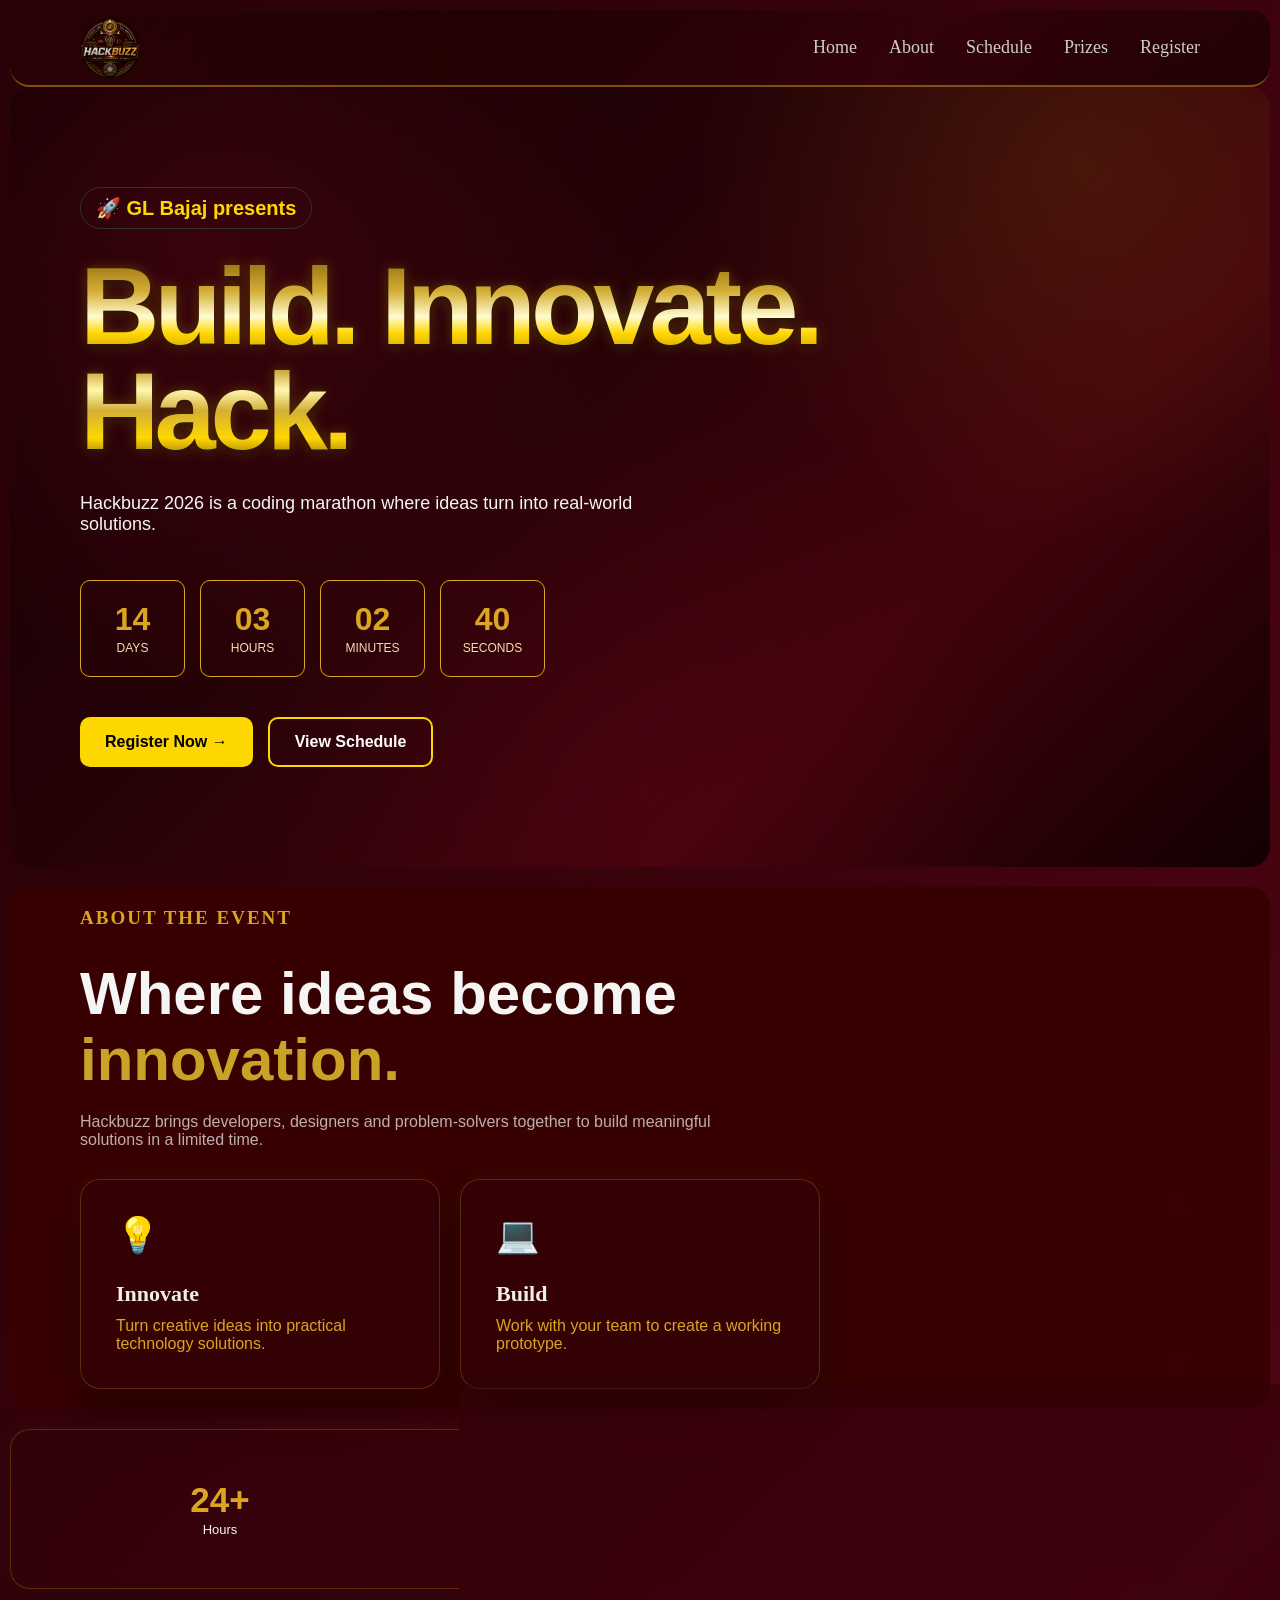
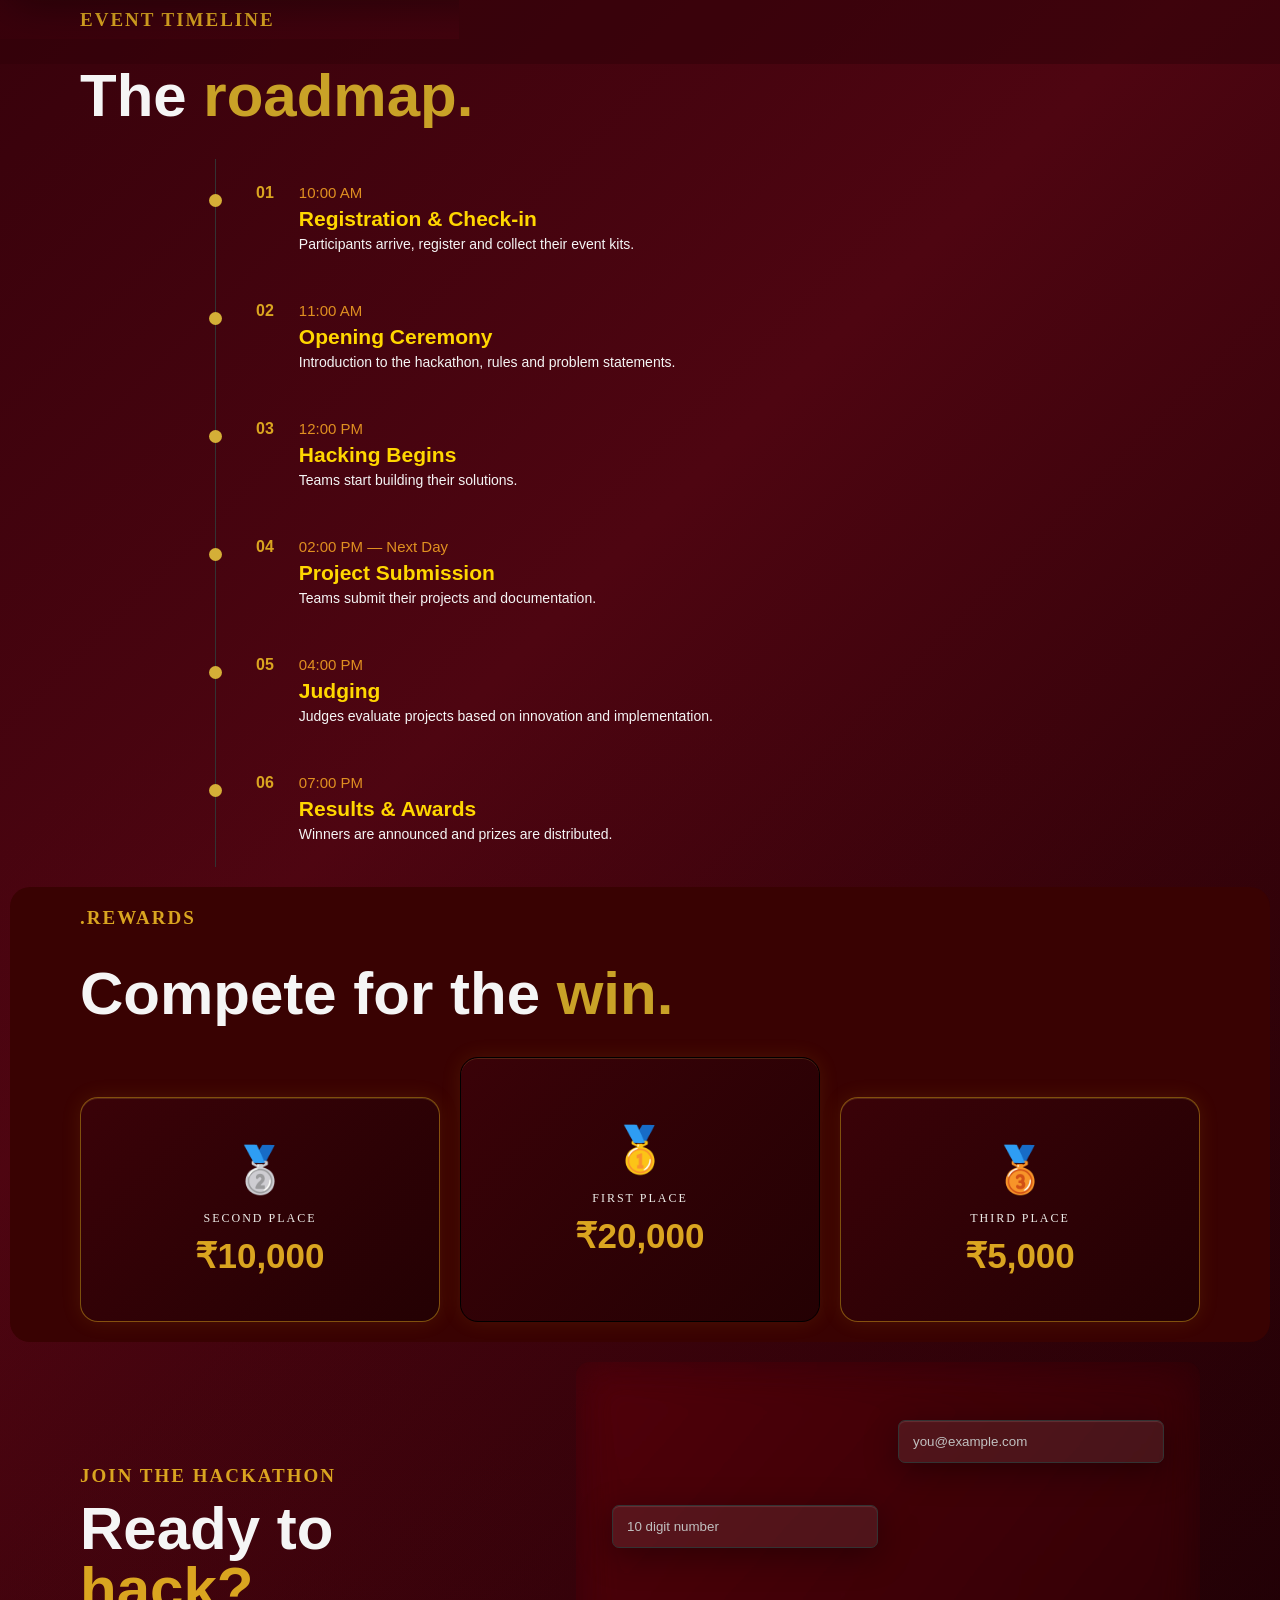
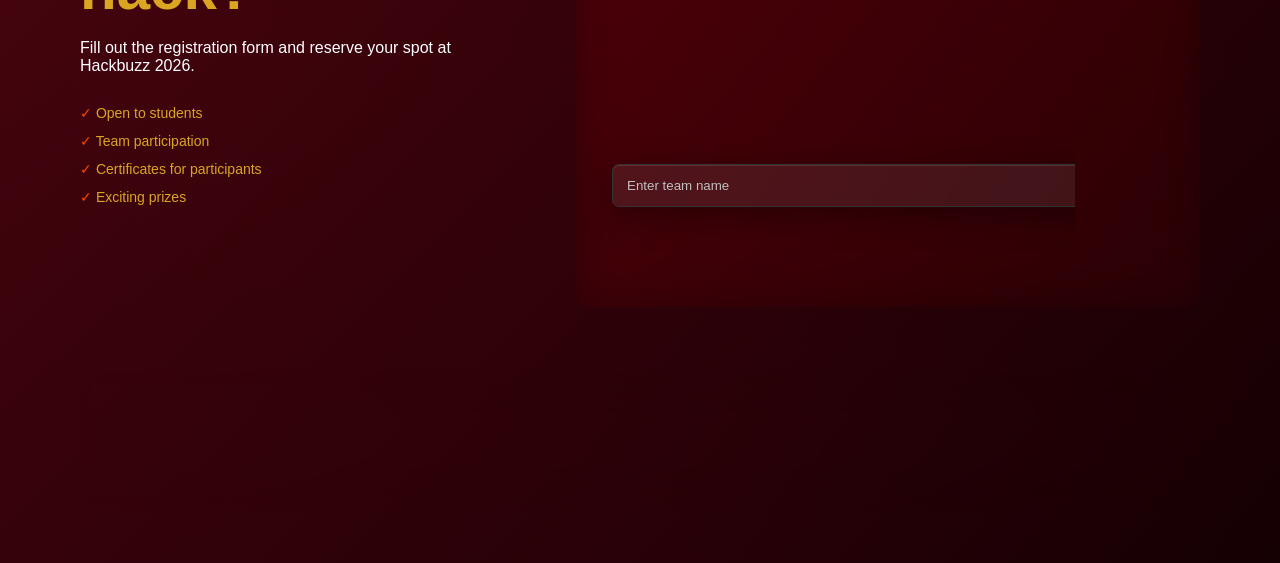
==== commit d992c795: "style: update footer link text for improved clarity" ====
--- a/ixdex.html
+++ b/ixdex.html
@@ -568,7 +568,7 @@
             </div>
             <ul class="footer-links">
                 <li><a href="#home">Home</a></li>
-                <li><a href="#about">Schedule</a></li>
+                <li><a href="#about">About</a></li>
                 <li><a href="#schedule">Schedule</a></li>
                 <li><a href="#prizes">Prizes</a></li>
                 <li><a href="#register">Register</a></li>
--- a/style.css
+++ b/style.css
@@ -12,7 +12,7 @@
 body 
 {
     font-family: "Inter", sans-serif;
-    margin:20px;
+    margin:10px;
     min-height:auto;
     
     background:
@@ -44,38 +44,22 @@
     );
 
 }
-
-a {
+a 
+{
     text-decoration: none;
     color: inherit;
 }
-
 button,
 input,
-select {
+select 
+{
     font-family: inherit;
 }
-
-.container {
+.container 
+{
     width: min(1120px, 90%);
     margin: auto;
 }
-
-
-/* =========================
-   COLORS
-========================= */
-
-:root {
-    --bg: #080808;
-    --card: #111111;
-    --card-light: #181818;
-    --text: #ffffff;
-    --muted: #999999;
-    --accent: #c8ff00;
-    --border: #292929;
-}
-
 
 /* =========================
    NAVBAR
@@ -108,18 +92,16 @@
             #180102 100%
         );
 
-    border-bottom: 1px solid rgba(212, 160, 23, 0.5);
-}
-
-.nav-container {
+    border-bottom: 2px solid rgba(212, 160, 23, 0.5);
+    border-radius: 20px;
+}
+.nav-container 
+{
     height: 75px;
-
     display: flex;
     align-items: center;
     justify-content: space-between;
 }
-
-
 .logo-png
 {
     object-fit: cover;
@@ -128,8 +110,7 @@
     width:60px;
     height:60px;
     align-items:left;
-    border-radius: 30px;
-    
+    border-radius: 30px;    
 }
 .img
 {
@@ -138,221 +119,230 @@
     border-radius: 30px;
     align-items: left;
 }
-
-
-.nav-menu {
+.nav-menu 
+{
     display: flex;
     align-items: center;
     gap: 32px;
 }
-
-.nav-menu a {
+.nav-menu a 
+{
     color: #cccccc;
     font-family:'Times New Roman', Times, serif;
     font-size: 18px;
     transition: 0.3s;
 }
-
-.nav-menu a:hover {
+.nav-menu a:hover 
+{
     color:rgb(211, 155, 0)
 }
-
-.menu-button {
+.menu-button 
+{
     display: none;
-
     background: none;
     border: none;
-
-    color: white;
+    color:gold;
     font-size: 28px;
-
     cursor: pointer;
 }
 
-
 /* =========================
    HERO
 ========================= */
 
-.hero {
+.hero 
+{
     min-height: 720px;
     position: relative;
     overflow: hidden;
     display: flex;
     align-items: center;
+    border-radius: 20px;
     background:
-       rgb(45, 1, 1)
-}
-
-.hero-grid {
+        radial-gradient(
+            circle at 15% 20%,
+            rgba(150, 10, 35, 0.25),
+            transparent 35%
+        ),
+        radial-gradient(
+            circle at 85% 10%,
+            rgba(212, 160, 23, 0.12),
+            transparent 30%
+        ),
+        radial-gradient(
+            circle at 50% 90%,
+            rgba(100, 5, 25, 0.25),
+            transparent 40%
+        ),
+        linear-gradient(
+            135deg,
+            #100001 0%,
+            #260207 40%,
+            #42030b 70%,
+            #120002 100%
+        )
+    
+}
+.hero-grid 
+{
     position: absolute;
     inset: 0;
 
     
 }
-
-.hero-content {
+.hero-content 
+{
     position: relative;
     z-index: 2;
-
     padding: 100px 0;
 }
-
-.hero-badge {
+.hero-badge 
+{
     display: inline-block;
-
+    font-family:'Franklin Gothic Medium', 'Arial Narrow', Arial, sans-serif;
     padding: 8px 15px;
-
     border: 1px solid #303030;
     border-radius: 30px;
-
-    color: var(--accent);
-    background: rgba(200,255,0,0.04);
-
+    color:gold;
     font-size: 13px;
     font-weight: 600;
-
     margin-bottom: 25px;
-}
-
-.hero h1 {
+    font-size: 20px;
+    
+}
+.hero h1 
+{
     max-width: 800px;
-
     font-family: "Space Grotesk", sans-serif;
-
-    font-size: clamp(55px, 9vw, 110px);
-
+    font-size: clamp(50px, 9vw, 110px);
     line-height: 0.95;
-
     letter-spacing: -5px;
-
     margin-bottom: 30px;
-}
-
-.hero h1 span {
-    color: var(--accent);
-}
-
+    color: whitesmoke;
+    background: linear-gradient(
+        180deg,
+        #8c6508 0%,
+        #d4af37 18%,
+        #fffbd0 30%,
+        #ffd700 38%,
+        #b8860b 52%,
+        #fff8b0 65%,
+        #d4af37 75%,
+        #ffd700 88%,
+        #8c6508 100%
+    );
+    -webkit-background-clip: text;
+    background-clip: text;
+    -webkit-text-fill-color: transparent;
+    color: transparent;
+    filter: drop-shadow(0 3px 3px rgba(0,0,0,.5))
+            drop-shadow(0 0 6px rgba(255,215,0,.25));
+    
+}
+.hero h1 span 
+{
+    color:rgb(210, 157, 22);
+}
 .hero-description {
     max-width: 600px;
-
-    color: var(--muted);
-
+    color:whitesmoke;
     font-size: 18px;
-
     margin-bottom: 45px;
 }
-
-
 /* =========================
    COUNTDOWN
 ========================= */
 
-.countdown {
+.countdown 
+{
     display: flex;
     gap: 15px;
-
     margin-bottom: 40px;
 }
-
-.time-box {
+.time-box 
+{
     min-width: 105px;
-
     padding: 20px 15px;
-
     text-align: center;
-
-    background: rgba(255,255,255,0.03);
-
-    border: 1px solid var(--border);
-
+    background: rgba(99, 2, 2, 0.03);
+    border: 1px solid goldenrod;
     border-radius: 10px;
 }
-
-.time-box span {
+.time-box span 
+{
     display: block;
-
     font-family: "Space Grotesk", sans-serif;
-
     font-size: 32px;
     font-weight: 700;
-
-    color: var(--accent);
-}
-
-.time-box small {
-    color: var(--muted);
-
+    color:goldenrod;
+}
+.time-box small 
+{
+    color:wheat;
     font-size: 12px;
     text-transform: uppercase;
 }
 
-
 /* =========================
    BUTTONS
 ========================= */
 
-.hero-buttons {
+.hero-buttons 
+{
     display: flex;
     gap: 15px;
 }
-
-.btn {
+.btn 
+{
     display: inline-flex;
-
     align-items: center;
     justify-content: center;
-
     padding: 14px 25px;
-
-    border-radius: 7px;
-
+    border-radius: 10px;
     font-weight: 600;
-
     cursor: pointer;
-
-    transition: 0.3s;
-}
-
-.primary-btn {
-    background: var(--accent);
+    transition: 0.5s;
+}
+.primary-btn 
+{
+    background:gold;
     color: #000000;
 }
-
-.primary-btn:hover {
+.primary-btn:hover 
+{
     transform: translateY(-3px);
 
     box-shadow:
         0 10px 30px
-        rgba(200,255,0,0.2);
-}
-
-.secondary-btn {
-    border: 1px solid #444;
+        rgba(241, 241, 4, 0.2);
+}
+.secondary-btn 
+{
+    border: 2px solid gold;
     color: white;
 }
-
-.secondary-btn:hover {
-    border-color: var(--accent);
-    color: var(--accent);
-}
-
+.secondary-btn:hover 
+{
+    border-color:goldenrod;
+    color:goldenrod;
+}
 
 /* =========================
    SECTIONS
 ========================= */
 
-.section {
-    padding: 50px 0;
+.section 
+{
+    padding: 20px 0;
     border-radius: 20px;
 }
-
-.section-heading {
+.section-heading 
+{
     max-width: 650px;
     margin-bottom: 30px;
 }
-
-.section-tag {
+.section-tag 
+{
     color:goldenrod;
     font-size: 19px;
     font-family:'Times New Roman', Times, serif;
@@ -361,7 +351,6 @@
     margin-bottom: 12px;
     
 }
-
 .section-heading h2 
 {
     padding-top: 20px;
@@ -371,7 +360,6 @@
     line-height: 1.1;
     margin-bottom: 20px;
 }
-
 .section-heading h2 span 
 {
     color:#C9A227;
@@ -383,7 +371,6 @@
     color:rgba(231, 233, 230, 0.751);
 }
 
-
 /* =========================
    ABOUT
 ========================= */
@@ -393,15 +380,15 @@
     background: #380101;
     margin-top: 20px;
 }
-
-.feature-grid {
+.feature-grid 
+{
     display: grid;
     grid-template-columns:
         repeat(3, 1fr);
     gap: 20px;
 }
-
-.feature-card {
+.feature-card 
+{
     padding: 35px;
     background: rgba(50, 3, 10, 0.55);
 
@@ -417,26 +404,26 @@
     border-radius: 20px;
     transition: 0.3s;
 }
-
-.feature-card:hover {
+.feature-card:hover 
+{
     transform: translateY(-7px);
 
     border-color:goldenrod;
 }
-
-.feature-icon {
+.feature-icon 
+{
     font-size: 35px;
     margin-bottom: 25px;
 }
-
-.feature-card h3 {
+.feature-card h3 
+{
     font-family:'Times New Roman', Times, serif;
     font-size: 22px;
     color: rgb(240, 238, 231);
     margin-bottom: 10px;
 }
-
-.feature-card p {
+.feature-card p 
+{
     color:goldenrod;
     text-shadow: #8C6A16;
 }
@@ -445,7 +432,8 @@
    STATS
 ========================= */
 
-.stats-section {
+.stats-section 
+{
     border-top: 1px solid var(--border);
     border-bottom: 1px solid var(--border);
     background: rgba(50, 3, 10, 0.55);
@@ -463,7 +451,8 @@
     padding: 50px 0;
     margin-top: 20px;
 }
-.stats-grid {
+.stats-grid 
+{
     display: grid;
 
     grid-template-columns:
@@ -497,27 +486,21 @@
    TIMELINE
 ========================= */
 
-.timeline {
+.timeline 
+{
     max-width: 850px;
-
     margin: auto;
-
     border-left: 1px solid #333;
-
     padding-left: 40px;
 }
-
-.timeline-item {
+.timeline-item 
+{
     position: relative;
-
     display: flex;
     gap: 25px;
-
     padding: 25px 0;
-
     border-bottom: 1px solid var(--border);
 }
-
 .timeline-item::before 
 {
     content: "";
@@ -529,45 +512,45 @@
     background:#D4AF37;
     border-radius: 20px;
 }
-
-.timeline-number {
+.timeline-number 
+{
     color:goldenrod;
 
     font-family: "Space Grotesk", sans-serif;
 
     font-weight: 700;
 }
-
-.timeline-content span {
+.timeline-content span 
+{
     color:rgb(224, 144, 33);
     font-family: 'Gill Sans', 'Gill Sans MT', Calibri, 'Trebuchet MS', sans-serif;
     font-size: 15px;
 }
-
-.timeline-content h3 {
+.timeline-content h3 
+{
     margin: 5px 0;
     font-family:'Segoe UI', Tahoma, Geneva, Verdana, sans-serif;
     font-size: 21px;
     color:gold;
 }
-
-.timeline-content p {
+.timeline-content p 
+{
     color:whitesmoke;
 
     font-size: 14px;
 }
 
-
 /* =========================
    PRIZES
 ========================= */
 
-.prizes {
+.prizes 
+{
     background: #390202;
     border-color: #660404;
 }
-
-.prize-grid {
+.prize-grid 
+{
     display: grid;
 
     grid-template-columns:
@@ -577,8 +560,8 @@
 
     align-items: end;
 }
-
-.prize-card {
+.prize-card 
+{
     text-align: center;
     padding: 45px 25px;
     background:
@@ -596,28 +579,28 @@
 
     border-radius: 18px;
 }
-
-.prize-card.first {
+.prize-card.first 
+{
     padding-top: 65px;
     padding-bottom: 65px;
 
     border-color: var(--accent);
 }
-
-.trophy {
+.trophy 
+{
     font-size: 45px;
 
     margin-bottom: 15px;
 }
-
-.prize-card p {
+.prize-card p 
+{
     color:rgb(238, 237, 233);
     font-family: 'Times New Roman', Times, serif;
     font-size: 12px;
     letter-spacing: 2px;
 }
-
-.prize-card h3 {
+.prize-card h3 
+{
     color:goldenrod;
 
     font-family: "Space Grotesk", sans-serif;
@@ -627,190 +610,182 @@
     margin-top: 10px;
 }
 
-
 /* =========================
    REGISTRATION
 ========================= */
 
-.register-section {
+.register-section 
+{
     background:
         radial-gradient(
             circle at 20% 50%,
-            rgba(200,255,0,0.08),
+            rgba(81, 2, 8, 0.08),
             transparent 30%
         );
 }
-
-.register-container {
+.register-container 
+{
     display: grid;
-
     grid-template-columns:
         0.8fr 1.2fr;
-
     gap: 80px;
-
     align-items: center;
 }
-
-.register-info h2 {
+.register-info h2 
+{
     font-family: "Space Grotesk", sans-serif;
-
+    color:whitesmoke;
     font-size: 60px;
-
     line-height: 1;
-
     margin-bottom: 20px;
 }
-
-.register-info h2 span {
-    color: var(--accent);
-}
-
-.register-info > p:not(.section-tag) {
-    color: var(--muted);
+.register-info h2 span 
+{
+    color:goldenrod;
+}
+.register-info > p:not(.section-tag) 
+{
+    color:white;
 
     margin-bottom: 30px;
 }
-
-.register-points {
+.register-points 
+{
     display: flex;
-
     flex-direction: column;
-
     gap: 12px;
-
-    color: #cccccc;
-
+    color:goldenrod;
     font-size: 14px;
 }
-
-.register-points div::first-letter {
-    color: var(--accent);
-}
-
-.form-card {
+.register-points div::first-letter
+{
+    color:orangered;
+}
+.form-card 
+{
     padding: 35px;
-
-    background: var(--card);
-
-    border: 1px solid var(--border);
-
+    background:
+        linear-gradient(
+            135deg,
+            rgba(90, 5, 18, 0.45),
+            rgba(30, 1, 6, 0.35)
+        );
+
+    backdrop-filter: blur(20px) saturate(150%);
+    -webkit-backdrop-filter: blur(20px) saturate(150%);
+
+    border: 1px solid rgba(212, 175, 55, 0.22);
+
+    box-shadow:
+        0 20px 50px rgba(0, 0, 0, 0.45),
+        inset 0 1px 0 rgba(255, 255, 255, 0.08),
+        0 0 25px rgba(212, 175, 55, 0.06);
+
+    border-radius: 24px;
+    border: 1px solid gold;
     border-radius: 14px;
 }
-
-.form-row {
+.form-row 
+{
     display: grid;
-
     grid-template-columns:
         repeat(2, 1fr);
-
     gap: 20px;
 }
-
-.form-group {
+.form-group 
+{
     display: flex;
-
     flex-direction: column;
-
     gap: 7px;
-
     margin-bottom: 20px;
 }
-
-.form-group label {
+.form-group label 
+{
     font-size: 13px;
 
-    color: #cccccc;
-}
-
+    color: gold;
+}
 .form-group input,
-.form-group select {
+.form-group select 
+{
     width: 100%;
-
     padding: 13px 14px;
-
-    background: #0a0a0a;
-
+    background: rgba(255, 255, 255, 0.08);
+
+    border: 1px solid rgba(255, 255, 255, 0.18);
+
+    border-radius: 24px;
+
+    backdrop-filter: blur(18px);
+    -webkit-backdrop-filter: blur(18px);
+
+    box-shadow:
+        0 8px 32px rgba(0, 0, 0, 0.35),
+        inset 0 1px 1px rgba(255, 255, 255, 0.12);
     border: 1px solid #333;
-
     border-radius: 7px;
-
-    color: white;
-
+    color: rgb(213, 203, 203);
     outline: none;
-
     transition: 0.3s;
 }
-
 .form-group input:focus,
-.form-group select:focus {
-    border-color: var(--accent);
-}
-
-.form-group input::placeholder {
-    color: #666;
-}
-
-.form-group select option {
-    background: #111;
-}
-
-.submit-btn {
+.form-group select:focus 
+{
+    border-color:goldenrod;
+}
+.form-group input::placeholder 
+{
+    color: #c1c0c0;
+}
+.form-group select option 
+{
+    background: #450101;
+    color:goldenrod;
+}
+.submit-btn 
+{
     width: 100%;
-
-    border: none;
-
+    border: gold;
     font-size: 14px;
 }
-
-.form-message {
+.form-message 
+{
     display: none;
-
     padding: 12px;
-
     margin-bottom: 15px;
-
     border-radius: 6px;
-
     font-size: 13px;
 }
 
-.form-message.success {
+.form-message.success 
+{
     display: block;
-
-    color: var(--accent);
-
+    color: goldenrod;
     background: rgba(200,255,0,0.08);
-
     border: 1px solid rgba(200,255,0,0.2);
 }
-
-.form-message.error {
+.form-message.error 
+{
     display: block;
-
     color: #ff6b6b;
-
     background: rgba(255,0,0,0.08);
-
     border: 1px solid rgba(255,0,0,0.2);
 }
 
-
 /* =========================
    FOOTER
 ========================= */
 
 footer 
 {
-    background: var(--brown-dark);
+    
     border-top: 2px solid var(--gold);
     padding: 45px 0;
 }
 
 .footer-container {
     text-align: center; flex: 1;
-    min-width: 340px;
-    max-width: 25%;
+    max-width: auto;
     color: white;
     border-radius: 12px;
     border: 1px solid #e6e4de;
@@ -839,10 +814,9 @@
 
 .footer-logo {
     font-family: "Space Grotesk", sans-serif;
-
     font-size: 25px;
-
     font-weight: 700;
+    padding-bottom:20px ;
 }
 
 .footer-logo span {
@@ -891,7 +865,31 @@
 
         flex-direction: column;
 
-        background: #0b0b0b;
+        background:
+        radial-gradient(
+            circle at 15% 20%,
+            rgba(150, 10, 35, 0.25),
+            transparent 35%
+        ),
+        radial-gradient(
+            circle at 85% 10%,
+            rgba(212, 160, 23, 0.12),
+            transparent 30%
+        ),
+        radial-gradient(
+            circle at 50% 90%,
+            rgba(100, 5, 25, 0.25),
+            transparent 40%
+        ),
+        linear-gradient(
+            135deg,
+            #100001 0%,
+            #260207 40%,
+            #42030b 70%,
+            #120002 100%
+        );
+
+    min-height: 100vh;
 
         border-bottom: 1px solid var(--border);
     }
